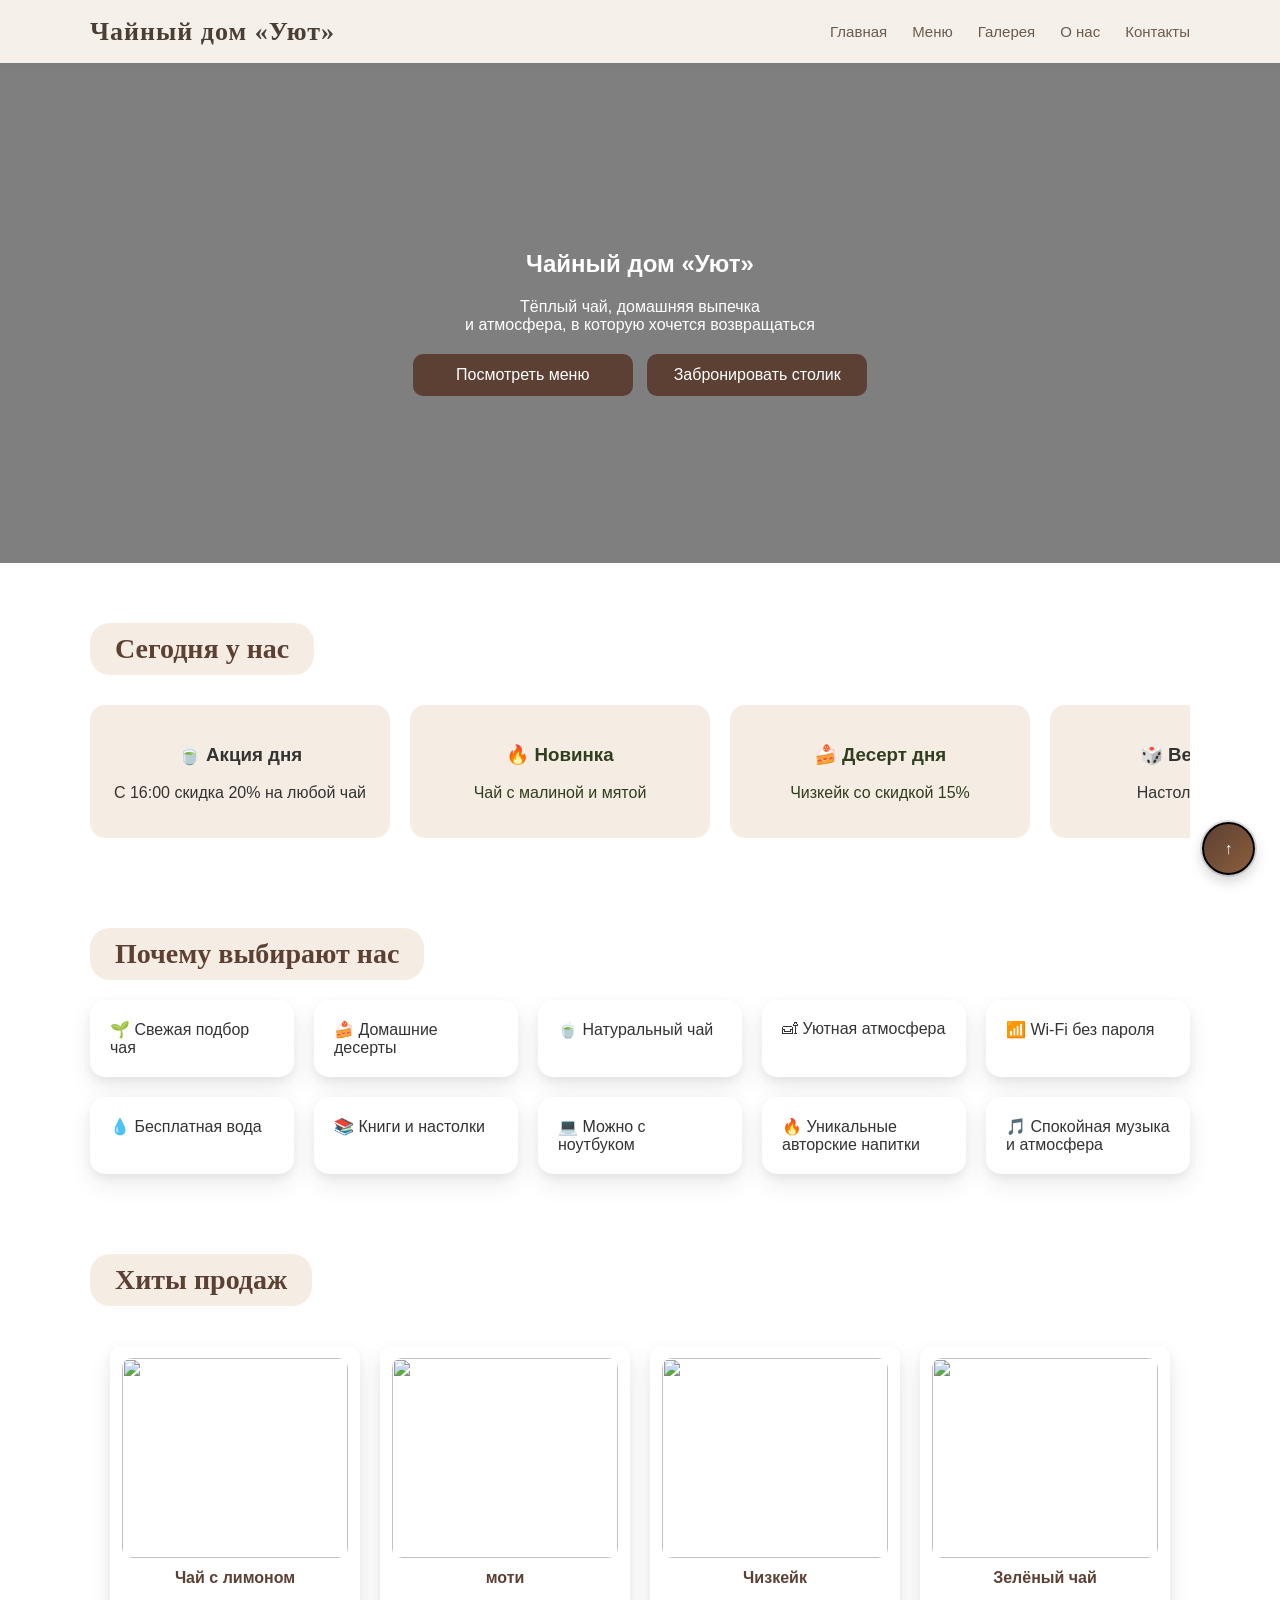
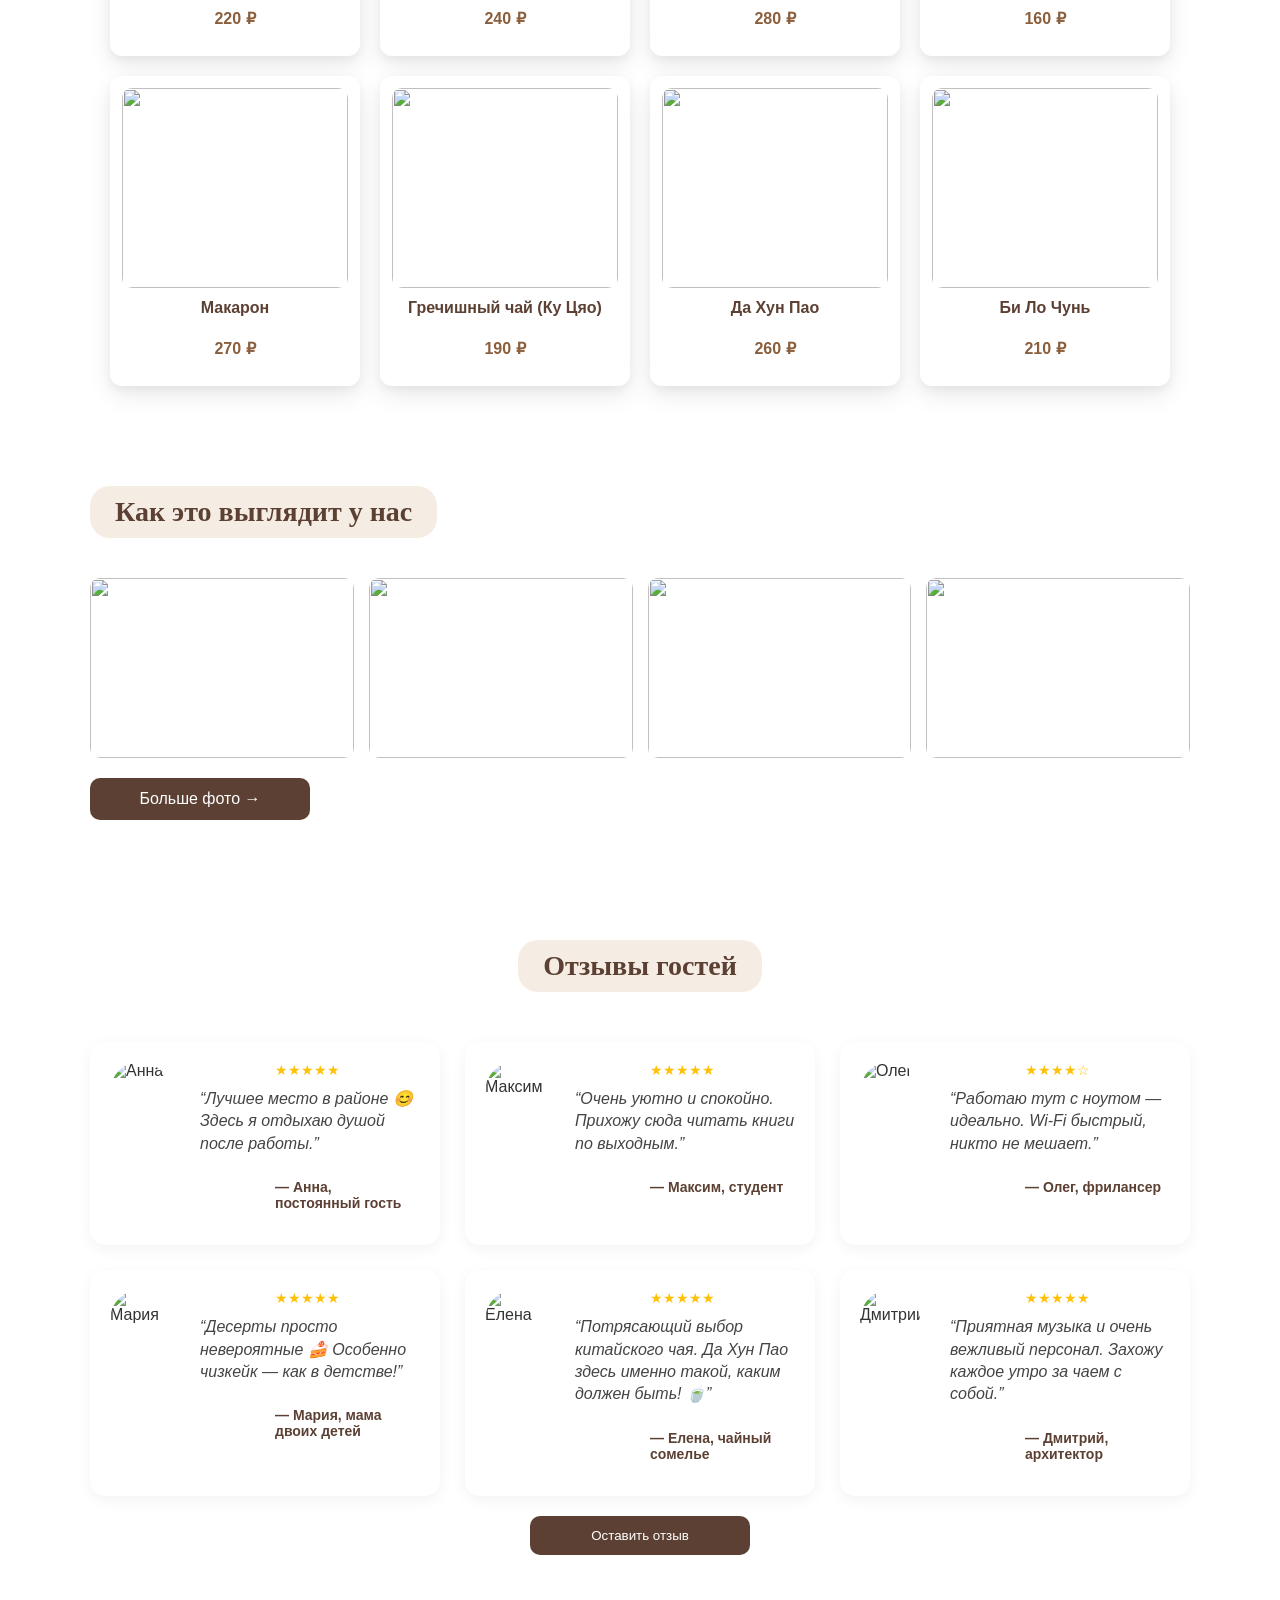
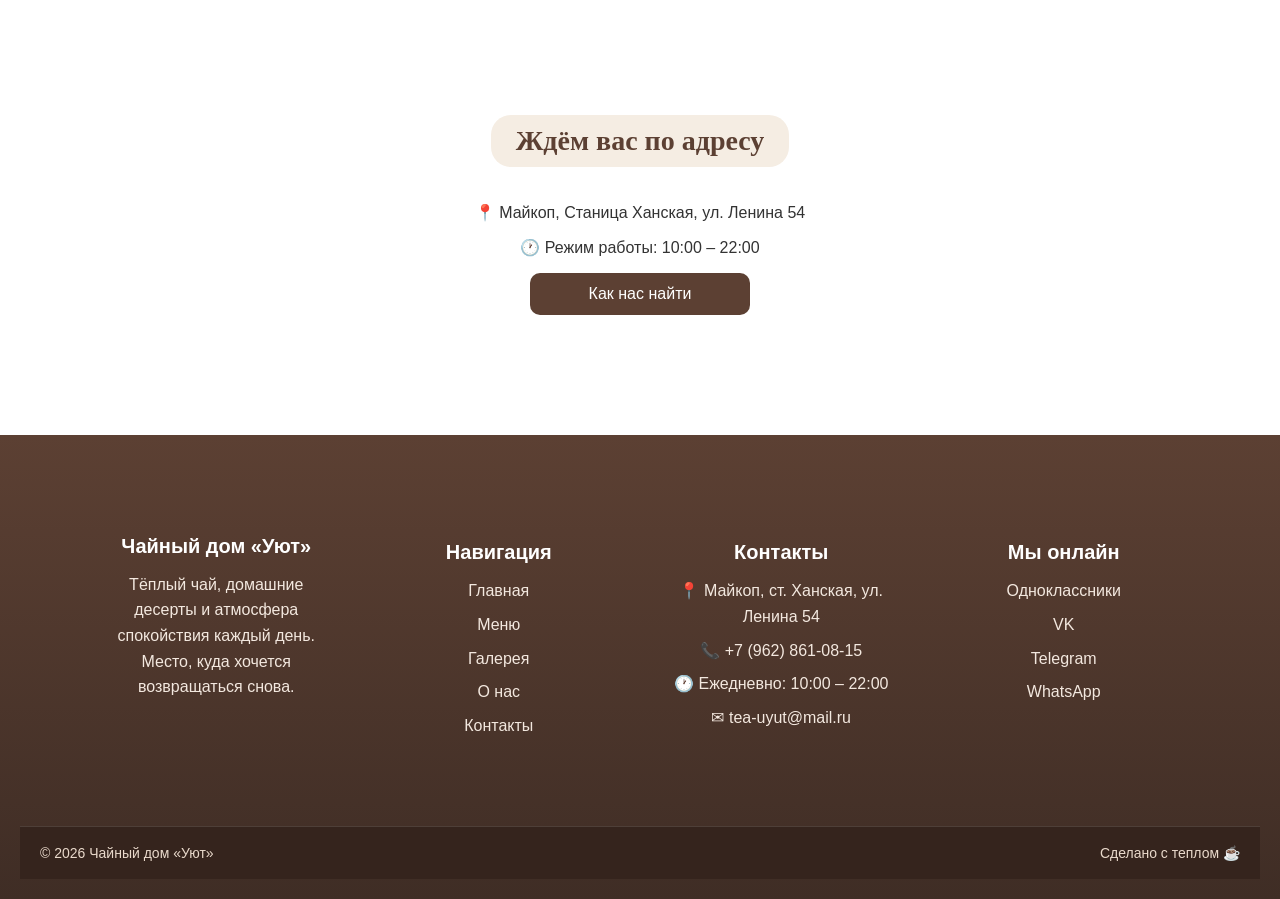
==== index.html @ 937d9108 "Add files via upload" ====
<!DOCTYPE html>
<html lang="ru">
<head>
<meta charset="UTF-8">
<meta name="viewport" content="width=device-width, initial-scale=1.0">
<link rel="stylesheet" href="style.css">
<title>Чайный дом «Уют»</title>

</head>

<body class="page-index">

<header>
  <div class="container">
    <div class="logo"><a href="index.html">Чайный дом «Уют»</a></div>
    <nav>
      <a href="index.html">Главная</a>
      <a href="menu.html">Меню</a>
      <a href="gallery.html">Галерея</a>
      <a href="about.html">О нас</a>
      <a href="contacts.html">Контакты</a>
    </nav>
  </div>
</header>

<main>

<section class="hero-new">
  <div class="hero-new-content">
    <h1>Чайный дом «Уют»</h1>
    <p>
  Тёплый чай, домашняя выпечка<br>
  и атмосфера, в которую хочется возвращаться
</p>

    <div class="hero-new-buttons">
      <a href="menu.html" class="btn">Посмотреть меню</a>
      <a href="contacts.html" class="btn btn-outline-new">Забронировать столик</a>
    </div>
  </div>
</section>

<!-- АКЦИИ -->
<section class="promo-new container">
  <h2 class="title-section">Сегодня у нас</h2>

  <div class="promo-slider">

    <div class="promo-new-card">
      <h3>🍵 Акция дня</h3>
      <p>С 16:00 скидка 20% на любой чай</p>
    </div>

    <a href="menu.html#raspberry-tea" class="promo-new-card">
    <h3>🔥 Новинка</h3>
    <p>Чай с малиной и мятой</p>
  </a>

  <a href="menu.html#cheesecake" class="promo-new-card">
    <h3>🍰 Десерт дня</h3>
    <p>Чизкейк со скидкой 15%</p>
  </a>

    <div class="promo-new-card">
      <h3>🎲 Вечер игр</h3>
      <p>Настолки с 18:00</p>
    </div>

    <div class="promo-new-card">
      <h3>🎶 Атмосфера</h3>
      <p>Живая музыка вечером</p>
    </div>

  </div>
</section>

<!-- ПРЕИМУЩЕСТВА -->
<section class="container">
  <h2 class="title-section">Почему выбирают нас</h2>

  <div class="features-grid">
    <div class="feature-card">🌱 Свежая подбор чая</div>
    <div class="feature-card">🍰 Домашние десерты</div>
    <div class="feature-card">🍵 Натуральный чай</div>
    <div class="feature-card">🛋 Уютная атмосфера</div>
    <div class="feature-card">📶 Wi-Fi без пароля</div>
    <div class="feature-card">💧 Бесплатная вода</div>
    <div class="feature-card">📚 Книги и настолки</div>
    <div class="feature-card">💻 Можно с ноутбуком</div>
    <div class="feature-card">🔥 Уникальные авторские напитки</div>
    <div class="feature-card">🎵 Спокойная музыка и атмосфера</div>
  </div>
</section>

<!-- ХИТЫ -->
<section class="popular container">
  <h2 class="title-section">Xиты продаж</h2>

  <div class="menu-grid">

    <a href="menu.html#tealemon" class="menu-card">
      <img src="images/tea35.jpg">
      <h3>Чай с лимоном</h3>
      <p class="price">220 ₽</p>
    </a>

    <a href="menu.html#moti" class="menu-card">
      <img src="images/desert2.jpg">
      <h3>моти</h3>
      <p class="price">240 ₽</p>
    </a>

    <a href="menu.html#cheesecake" class="menu-card">
      <img src="images/desert7.jpg">
      <h3>Чизкейк</h3>
      <p class="price">280 ₽</p>
    </a>

    <a href="menu.html#tea-green" class="menu-card">
      <img src="images/teaa1.jpg">
      <h3>Зелёный чай</h3>
      <p class="price">160 ₽</p>
    </a>

    <a href="menu.html#macaron" class="menu-card">
      <img src="images/desert6.jpg">
      <h3>Макарон</h3>
      <p class="price">270 ₽</p>
    </a>

    <a href="menu.html#tea-gretcha" class="menu-card">
      <img src="images/teaa18.jpg">
      <h3>Гречишный чай (Ку Цяо)</h3>
      <p class="price">190 ₽</p>
    </a>

    <a href="menu.html#tea-dark-tea" class="menu-card">
      <img src="images/teaa15.jpg">
      <h3>Да Хун Пао</h3>
      <p class="price">260 ₽</p>
    </a>

    <a href="menu.html#tea-chine" class="menu-card">
      <img src="images/teaa6.jpg">
      <h3>Би Ло Чунь</h3>
      <p class="price">210 ₽</p>
    </a>

  </div>
</section>

<!-- блок gallery -->
<section class="insta-new container">
  <h2 class="title-section">Как это выглядит у нас</h2>

  <div class="insta-new-grid">
    <img src="images/tea5.jpg">
    <img src="images/tea25.jpg">
    <img src="images/tea34.jpg">
    <img src="images/tea3.jpg">
  </div>

  <a href="gallery.html" class="btn">Больше фото →</a>
</section>

<!-- ОТЗЫВЫ -->
  <section class="reviews-section container">
  <div style="text-align: center;">
    <h2 class="title-section">Отзывы гостей</h2>
  </div>

  <div class="reviews-grid">
    <!-- 1. Анна -->
    <div class="review-card">
      <img src="https://i.pravatar.cc/60?img=5" alt="Анна" class="review-avatar">
      <div class="review-content">
        <div class="stars">★★★★★</div>
        <p class="review-text">“Лучшее место в районе 😊 Здесь я отдыхаю душой после работы.”</p>
        <p class="review-author">— Анна, постоянный гость</p>
      </div>
    </div>

    <!-- 2. Максим -->
    <div class="review-card">
      <img src="https://i.pravatar.cc/60?img=12" alt="Максим" class="review-avatar">
      <div class="review-content">
        <div class="stars">★★★★★</div>
        <p class="review-text">“Очень уютно и спокойно. Прихожу сюда читать книги по выходным.”</p>
        <p class="review-author">— Максим, студент</p>
      </div>
    </div>

    <!-- 3. Олег -->
    <div class="review-card">
      <img src="https://i.pravatar.cc/60?img=8" alt="Олег" class="review-avatar">
      <div class="review-content">
        <div class="stars">★★★★☆</div>
        <p class="review-text">“Работаю тут с ноутом — идеально. Wi-Fi быстрый, никто не мешает.”</p>
        <p class="review-author">— Олег, фрилансер</p>
      </div>
    </div>

    <!-- 4. Мария -->
    <div class="review-card">
      <img src="https://i.pravatar.cc/60?img=9" alt="Мария" class="review-avatar">
      <div class="review-content">
        <div class="stars">★★★★★</div>
        <p class="review-text">“Десерты просто невероятные 🍰 Особенно чизкейк — как в детстве!”</p>
        <p class="review-author">— Мария, мама двоих детей</p>
      </div>
    </div>

    <!-- 5. НОВЫЙ: Елена (Ценитель чая) -->
    <div class="review-card">
      <img src="https://i.pravatar.cc/60?img=47" alt="Елена" class="review-avatar">
      <div class="review-content">
        <div class="stars">★★★★★</div>
        <p class="review-text">“Потрясающий выбор китайского чая. Да Хун Пао здесь именно такой, каким должен быть! 🍵”</p>
        <p class="review-author">— Елена, чайный сомелье</p>
      </div>
    </div>

    <!-- 6. НОВЫЙ: Дмитрий (Атмосфера) -->
    <div class="review-card">
      <img src="https://i.pravatar.cc/60?img=33" alt="Дмитрий" class="review-avatar">
      <div class="review-content">
        <div class="stars">★★★★★</div>
        <p class="review-text">“Приятная музыка и очень вежливый персонал. Захожу каждое утро за чаем с собой.”</p>
        <p class="review-author">— Дмитрий, архитектор</p>
      </div>
    </div>
  </div>

<div style="text-align: center; margin-top: 20px;">
    <button class="btn" onclick="openReviewModal()">Оставить отзыв</button>
  </div>
</section>

<!-- Основное окно отзыва -->
<div id="reviewModal" class="modal" style="display: none;">
  <div class="modal-content" style="position: relative; width: 400px;">
    <!-- Крестик слева -->
    <span class="close-x" onclick="closeReviewModal()" style="left: 15px; right: auto;">×</span>
    <h2 style="text-align: center;">Ваш отзыв</h2>
    
    <form id="reviewForm" class="booking-form" style="margin-top: 20px;">
      <input type="text" id="reviewerName" placeholder="Ваше имя" required>
      <div class="star-rating">
        <span>Оценка:</span>
        <select id="reviewStars" style="width: 100%; padding: 8px; border-radius: 8px; border: 1px solid #ccc;">
          <option value="5">★★★★★ (5)</option>
          <option value="4">★★★★☆ (4)</option>
          <option value="3">★★★☆☆ (3)</option>
          <option value="2">★★☆☆☆ (2)</option>
          <option value="1">★☆☆☆☆ (1)</option>
        </select>
      </div>
      <textarea id="reviewText" placeholder="Напишите ваш комментарий..." required></textarea>
      <button type="button" class="btn" onclick="sendReview()" style="width: 100%;">Отправить</button>
    </form>
  </div>
</div>

<!-- Окно благодарности -->
<div id="successModal" class="modal" style="display: none; z-index: 1100;">
  <div class="modal-content" style="position: relative; width: 300px; border: 2px solid #5C4033;">
    <!-- Крестик теперь точно слева -->
    <span class="close-x" onclick="closeSuccessModal()" style="left: 15px; right: auto;">×</span>
    <h3 style="color: #5C4033; margin-top: 10px;">Спасибо!</h3>
    <p>Ваш отзыв отправлен на модерацию.</p>
    <button class="btn" onclick="closeSuccessModal()">Ок</button>
  </div>
</div>


<!-- КОНТАКТЫ -->
<section class="contacts-new">
  <h2 class="title-section">Ждём вас по адресу</h2>

  <p>📍 Майкоп, Станица Ханская, ул. Ленина 54</p>
  <p>🕐 Режим работы: 10:00 – 22:00</p>

  <a href="contacts.html" class="btn">Как нас найти</a>
</section>

</main>

<footer class="footer-new">

  <div class="container footer-grid">

    <!-- БРЕНД -->
    <div class="footer-box">
      <h3>Чайный дом «Уют»</h3>
      <p>
        Тёплый чай, домашние десерты и атмосфера спокойствия каждый день.
        Место, куда хочется возвращаться снова.
      </p>
    </div>

    <!-- НАВИГАЦИЯ -->
    <div class="footer-box">
      <h4>Навигация</h4>
      <a href="index.html">Главная</a>
      <a href="menu.html">Меню</a>
      <a href="gallery.html">Галерея</a>
      <a href="about.html">О нас</a>
      <a href="contacts.html">Контакты</a>
    </div>

    <!-- КОНТАКТЫ -->
    <div class="footer-box">
      <h4>Контакты</h4>
      <p>📍 Майкоп, ст. Ханская, ул. Ленина 54</p>
      <p>📞 +7 (962) 861-08-15</p>
      <p>🕐 Ежедневно: 10:00 – 22:00</p>
      <p>✉ tea-uyut@mail.ru</p>
    </div>

    <!-- СОЦСЕТИ -->
    <div class="footer-box">
      <h4>Мы онлайн</h4>
      <a href="https://ok.ru/profile/910107574847">Одноклассники</a>
      <a href="https://vk.com/bvfh1997">VK</a>
      <a href="https://t.me/Tetokago">Telegram</a>
      <a href="https://chat.whatsapp.com/HswV13W2cLyAxVpJfPEC1D">WhatsApp</a>
    </div>

  </div>

  <!-- НИЖНЯЯ ПОЛОСА -->
  <div class="footer-bottom">
    <span>© 2026 Чайный дом «Уют»</span>
    <span>Сделано с теплом ☕</span>
  </div>

</footer>

<a href="#" class="to-top">↑</a>

<script>
const slider = document.querySelector('.promo-slider');

let isDown = false;
let startX;
let scrollLeft;
let velocity = 0;
let lastX;
let momentumID;

slider.addEventListener('mousedown', (e) => {
  isDown = true;
  slider.classList.add('active');

  startX = e.pageX;
  scrollLeft = slider.scrollLeft;

  cancelAnimationFrame(momentumID); // стоп инерции
});

document.addEventListener('mouseup', () => {
  isDown = false;
  momentum(); // запускаем инерцию
});

document.addEventListener('mousemove', (e) => {
  if (!isDown) return;

  e.preventDefault();

  const x = e.pageX;
  const walk = (x - startX);

  velocity = x - lastX; // скорость
  lastX = x;

  slider.scrollLeft = scrollLeft - walk;
});

// ИНЕРЦИЯ
function momentum() {
  velocity *= 0.95; // затухание

  slider.scrollLeft -= velocity;

  if (Math.abs(velocity) > 0.5) {
    momentumID = requestAnimationFrame(momentum);
  }
}
////////
function openReviewModal() {
    document.getElementById('reviewModal').classList.add('active');
}

function closeReviewModal() {
    document.getElementById('reviewModal').classList.remove('active');
}

function closeSuccessModal() {
    document.getElementById('successModal').classList.remove('active');
}

function sendReview() {
    const name = document.getElementById('reviewerName').value;
    const stars = document.getElementById('reviewStars').value;
    const text = document.getElementById('reviewText').value;

    if (name && text) {
        // Имитация отправки на почту tea-uyut@mail.ru
        const subject = `Новый отзыв от ${name} (${stars} звезд)`;
        const body = `Имя: ${name}\nОценка: ${stars}\nТекст: ${text}`;
        
        // Открывает почтовый клиент пользователя
        window.location.href = `mailto:tea-uyut@mail.ru?subject=${encodeURIComponent(subject)}&body=${encodeURIComponent(body)}`;

        // Показываем окно успеха
        document.getElementById('successModal').classList.add('active');
        
        // Сбрасываем форму и закрываем основное окно через секунду
        document.getElementById('reviewForm').reset();
        setTimeout(closeReviewModal, 500);
    } else {
        alert("Пожалуйста, заполните все поля");
    }
}
</script>

</body>
</html>
---- style.css ----
body{font-family:Roboto,sans-serif;background:#FAF6F0;color:#333;margin:0;}
.container{max-width:1100px;margin:auto;padding:20px;}
header{background:#fff;position:sticky;top:0;box-shadow:0 2px 8px rgba(0,0,0,.1);}
.logo{font-family:'Playfair Display';font-size:28px;color:#5C4033;}
nav a{margin-left:20px;text-decoration:none;color:#333;}
.hero{background:url('tea_hero.jpg')center/cover;height:500px;color:#fff;display:flex;align-items:center;justify-content:center;text-align:center;}
.btn{background:#5C4033;color:#fff;padding:10px 20px;text-decoration:none;}
.features-grid{display:grid;grid-template-columns:repeat(auto-fit,minmax(200px,1fr));gap:20px;}
.feature-card{background:#fff;padding:20px;border-radius:10px;}
.gallery-grid{display:grid;grid-template-columns:repeat(auto-fit,minmax(250px,1fr));gap:15px;}
.gallery-grid img{width:100%;border-radius:10px;transition:.3s;}
.gallery-grid img:hover{transform:scale(1.05);}
footer{background:#5C4033;color:#fff;text-align:center;padding:20px;}


header { position: sticky; top: 0; z-index: 1000; }
.to-top {
  position: fixed;
  bottom: 20px;
  right: 20px;
  background: #5C4033;
  color: white;
  padding: 10px;
  border-radius: 50%;
  text-decoration: none;
}

html, body { height:100%; }
body { display:flex; flex-direction:column; }
footer { margin-top:auto; }

.menu-grid {
  display:grid;
  grid-template-columns:repeat(auto-fit,minmax(220px,1fr));
  gap:20px;
  padding:20px;
}

.about-title {
  text-align: center;
  font-size: 36px;
  color: #5C4033;
  margin: 40px 0;
}

.about-text, .about-story {
  max-width: 700px;
  margin: 20px auto;
  text-align: center;
  line-height: 1.6;
}

.about-features {
  display: flex;
  justify-content: center;
  gap: 20px;
  flex-wrap: wrap;
  margin: 30px 0;
}


.about-features div {
  background: #F5EDE3;
  padding: 10px 20px;
  border-radius: 20px;
}

.experience {
  display: block;
  margin-top: 8px;
  font-size: 14px;
  color: #a67c52;
}

/* Главный заголовок */
.title-main {
  font-family: 'Playfair Display', serif;
  font-size: 42px;
  text-align: center;
  margin: 40px 0;
  color: #5C4033;
  position: relative;
}

.title-main::after {
  content: "";
  display: block;
  width: 80px;
  height: 3px;
  background: #D2A679;
  margin: 12px auto 0;
  border-radius: 2px;
}

/* Заголовки разделов */
.title-section {
  font-family: 'Playfair Display', serif;
  font-size: 28px;
  text-align: center;
  margin: 40px 0 20px;
  color: #5C4033;
  background: #F5EDE3;
  display: inline-block;
  padding: 10px 25px;
  border-radius: 20px;
  transition: 0.3s;
}



/* Hover эффект */
.title-section:hover {
  transform: scale(1.05);
}

.menu-card {
  background:#fff;
  border-radius:12px;
  padding:15px;
  text-align:center;
  box-shadow:0 4px 12px rgba(0,0,0,0.1);
  transition:0.3s;
}
.menu-card img {
  width:100%;
  border-radius:10px;
}
.menu-card:hover {
  transform:translateY(-5px);
}

.about-gallery {
  padding: 60px 20px;
  text-align: center;
}

.about-gallery-grid {
  display: grid;
  grid-template-columns: repeat(auto-fit, minmax(260px, 1fr));
  gap: 20px;
  margin-top: 40px;
}

.about-gallery-grid img {
  width: 100%;
  height: 220px;
  object-fit: cover;
  border-radius: 15px;
  box-shadow: 0 5px 15px rgba(0,0,0,0.1);
  transition: 0.3s;
}

/* hover эффект */
.about-gallery-grid img:hover {
  transform: scale(1.05);
}

/* hover */
.menu-card {
  display:block;
  transition:0.3s;
  text-decoration:none;
  color:black;
}
.menu-card:hover {
  transform:scale(1.05);
}

/* modal */
.modal {
  display:none;
  position:fixed;
  top:0;left:0;
  width:100%;height:100%;
  background:rgba(0,0,0,0.6);
  justify-content:center;
  align-items:center;
}
.modal:target {
  display:flex;
}
.modal-content {
  background:white;
  padding:20px;
  border-radius:15px;
  width:300px;
  text-align:center;
}
.close {
  display:inline-block;
  margin-top:10px;
  color:red;
}

/* ===== Главная страница ===== */

.hero {
  height: 500px;
  background: url('https://images.unsplash.com/photo-1495474472287-4d71bcdd2085?w=1600') center/cover;
  display: flex;
  align-items: center;
  justify-content: center;
  text-align: center;
  color: white;
}

.hero h1 {
  font-size: 48px;
  margin-bottom: 10px;
}

.hero p {
  max-width: 500px;
  margin: 0 auto 20px;
}

/* отзывы */
.reviews {
  padding: 60px 20px;
  text-align: center;
}

.reviews-grid {
  display: flex;
  gap: 20px;
  justify-content: center;
  flex-wrap: wrap;
}

.review {
  background: #F5EDE3;
  padding: 20px;
  border-radius: 15px;
  max-width: 250px;
}

/* о нас */
.about-preview {
  text-align: center;
  padding: 60px 20px;
}

/* контакты */
.contacts-preview {
  text-align: center;
  padding: 60px 20px;
}

/* TEAM */
.team { padding:60px 20px; text-align:center; }
.team-grid { display:grid; grid-template-columns:repeat(auto-fit,minmax(220px,1fr)); gap:30px; margin-top:40px; }
.team-card { background:white; padding:20px; border-radius:15px; box-shadow:0 5px 15px rgba(0,0,0,0.1); transition:0.3s; }
.team-card:hover { transform:translateY(-8px); }
.team-card img { width:140px; height:140px; object-fit:cover; border-radius:50%; margin-bottom:15px; }
.team-card h3 { margin:10px 0 5px; color:#5C4033; }
.team-card p { color:#777; }

/* выравнивание карточек меню */
.menu-card img {
  width: 100%;
  height: 200px;
  object-fit: cover;
  border-radius: 10px;
}

.menu-card {
  display: flex;
  flex-direction: column;
  justify-content: space-between;
 text-decoration: none;
  color: inherit;
}

/* ===== НОВАЯ ГЛАВНАЯ (без конфликтов) ===== */

.hero-new {
  position: relative;
  height: 500px;
  background: url('tea_hero.jpg') center/cover;
  display: flex;
  align-items: center;
  justify-content: center;
  text-align: center;
  color: white;
}

.hero-new::before {
  content: "";
  position: absolute;
  inset: 0;
  background: rgba(0,0,0,0.5);
}

.hero-new-content {
  position: relative;
  z-index: 1;
}

.hero-new-buttons {
  margin-top: 20px;
}

.btn-outline-new {
  background: transparent;
  border: 2px solid white;
  margin-left: 10px;
}

/* акции */
.promo-new-grid {
  display: flex;
  gap: 20px;
  justify-content: center;
  flex-wrap: wrap;
}

.promo-new-card {
  background: #F5EDE3;
  padding: 20px;
  border-radius: 15px;
  max-width: 280px;
  text-align: center;
}

/* instagram */
.insta-new-grid {
  display: grid;
  grid-template-columns: repeat(auto-fit, minmax(200px,1fr));
  gap: 15px;
  margin: 20px 0;
}

.insta-new-grid img {
  width: 100%;
  height: 180px;
  object-fit: cover;
  border-radius: 10px;
}

/* отзывы */
.reviews-new {
  padding: 60px 20px;
  text-align: center;
}

.reviews-new-grid {
  display: flex;
  gap: 20px;
  justify-content: center;
  flex-wrap: wrap;
}

.review-new {
  background: #F5EDE3;
  padding: 20px;
  border-radius: 15px;
  max-width: 250px;
}

/* контакты */
.contacts-new {
  text-align: center;
  padding: 60px 20px;
}
.reviews-new-grid {
  display: grid;
  grid-template-columns: repeat(auto-fit, minmax(220px, 1fr));
  gap: 20px;
  padding: 20px;
}

/* ===== СЕТКА ОТЗЫВОВ 4x3 ===== */

.reviews-grid-section {
  padding: 60px 20px;
  text-align: center;
}

.reviews-grid-new {
  display: grid;
  grid-template-columns: repeat(4, 1fr);
  gap: 20px;
  margin-top: 30px;
}

.review-item {
  background: #F5EDE3;
  padding: 18px;
  border-radius: 15px;
  transition: 0.3s;
  font-size: 14px;
}

/* hover эффект */
.review-item:hover {
  transform: translateY(-5px);
}

/* ===== FOOTER ===== */

.footer-new {
  background: #5C4033;
  color: white;
  padding-top: 40px;
}

.footer-grid {
  display: grid;
  grid-template-columns: repeat(auto-fit, minmax(220px, 1fr));
  gap: 30px;
}

.footer-new h3,
.footer-new h4 {
  margin-bottom: 10px;
}

.footer-new a {
  display: block;
  color: #F5EDE3;
  text-decoration: none;
  margin: 5px 0;
}

.footer-new a:hover {
  text-decoration: underline;
}

.footer-bottom {
  text-align: center;
  padding: 15px;
  margin-top: 30px;
  background: #4a3328;
}

/* ===== АДАПТИВ ===== */

/* планшеты */
@media (max-width: 900px) {

  /* header */
  nav a {
    margin-left: 10px;
    font-size: 14px;
  }

  .logo {
    font-size: 22px;
  }

  /* hero */
  .hero-new h1 {
    font-size: 32px;
  }

  .hero-new p {
    font-size: 14px;
    padding: 0 10px;
  }

  /* кнопки */
  .hero-new-buttons {
    display: flex;
    flex-direction: column;
    gap: 10px;
  }

  /* преимущества */
  .features-grid {
    grid-template-columns: repeat(2, 1fr);
  }

  /* отзывы */
  .reviews-grid-new {
    grid-template-columns: repeat(2, 1fr);
  }

  /* footer */
  .footer-grid {
    grid-template-columns: repeat(2, 1fr);
  }
}


/* телефоны */
@media (max-width: 500px) {

  /* container */
  .container {
    padding: 15px;
  }

  /* header */
  header .container {
    flex-direction: column;
    align-items: center;
  }

  nav {
    margin-top: 10px;
  }

  nav a {
    display: inline-block;
    margin: 5px;
    font-size: 13px;
  }

  /* hero */
  .hero-new {
    height: 420px;
  }

  .hero-new h1 {
    font-size: 24px;
  }

  .hero-new p {
    font-size: 13px;
  }

  /* заголовки */
  .title-section {
    font-size: 20px;
    padding: 8px 15px;
  }

  /* преимущества */
  .features-grid {
    grid-template-columns: 1fr;
  }

  /* меню */
  .menu-grid {
    grid-template-columns: 1fr;
  }

  /* instagram */
  .insta-new-grid {
    grid-template-columns: 1fr;
  }

  /* отзывы */
  .reviews-grid-new {
    grid-template-columns: 1fr;
  }

  /* footer */
  .footer-grid {
    grid-template-columns: 1fr;
    text-align: center;
  }

}

/* ===== ПРОКАЧАННЫЙ HEADER ===== */

header {
  background: rgba(255,255,255,0.9);
  backdrop-filter: blur(8px);
  position: sticky;
  top: 0;
  z-index: 1000;
  border-bottom: 1px solid #eee;
}

header .container {
  display: flex;
  justify-content: space-between;
  align-items: center;
}

/* логотип */
.logo a {
  font-family: 'Playfair Display', serif;
  font-size: 26px;
  color: #5C4033;
  text-decoration: none;
  font-weight: bold;
  transition: 0.3s;
}

.logo a:hover {
  color: #8B5E3C;
}

/* меню */
nav {
  display: flex;
  align-items: center;
}

nav a {
  position: relative;
  margin-left: 25px;
  text-decoration: none;
  color: #333;
  font-size: 15px;
  transition: 0.3s;
}

/* underline эффект */
nav a::after {
  content: "";
  position: absolute;
  left: 0;
  bottom: -4px;
  width: 0;
  height: 2px;
  background: #5C4033;
  transition: 0.3s;
}

nav a:hover::after {
  width: 100%;
}

nav a:hover {
  color: #5C4033;
}

/* ===== ГАЛЕРЕЯ УЛУЧШЕННАЯ ===== */

.gallery-grid {
  display: grid;
  grid-template-columns: repeat(auto-fit, minmax(250px, 1fr));
  gap: 20px;
  padding: 40px 0;
}

/* карточка */
.gallery-grid img {
  width: 100%;
  height: 220px;
  object-fit: cover;

  border-radius: 15px;
  box-shadow: 0 6px 18px rgba(0,0,0,0.08);

  transition: 0.35s;
}

/* hover эффект */
.gallery-grid img:hover {
  transform: scale(1.05);
  box-shadow: 0 10px 25px rgba(0,0,0,0.15);
}
/* ===== CONTACTS PAGE ===== */

.contacts-page {
  padding: 40px 0;
}

/* карточки */
.contact-info {
  display: grid;
  grid-template-columns: repeat(auto-fit, minmax(220px, 1fr));
  gap: 20px;
  margin-bottom: 40px;
}

.contact-card {
  background: #E6EDDF;
  padding: 20px;
  border-radius: 15px;
  text-align: center;
  transition: 0.3s;
}

.contact-card:hover {
  transform: translateY(-5px);
}

/* форма */
.booking-form {
  max-width: 500px;
  margin: auto;
  display: flex;
  flex-direction: column;
  gap: 15px;
}

.booking-form input,
.booking-form textarea {
  padding: 12px;
  border-radius: 8px;
  border: 1px solid #ccc;
  font-size: 14px;
}

.booking-form textarea {
  resize: none;
  height: 100px;
}

.booking-form button {
  margin-top: 10px;
}

/* карта */
.map {
  margin-top: 50px;
}
/* ===== ВАЛИДАЦИЯ ПОЛЕЙ ===== */

.booking-form input,
.booking-form textarea {
  transition: 0.25s;
}

/* ошибка */
.booking-form input:focus:invalid,
.booking-form textarea:focus:invalid {
  border: 1.5px solid #d62828;
  background: #fff5f5;
}

/* успех */
.booking-form input:focus:valid,
.booking-form textarea:focus:valid {
  border: 1.5px solid #6B8E23;
  background: #f6fbf4;
}

/* галочка */
.booking-form input:required:valid {
  background-image: url("data:image/svg+xml,%3Csvg fill='%236B8E23' viewBox='0 0 20 20' xmlns='http://www.w3.org/2000/svg'%3E%3Cpath d='M16.707 5.293a1 1 0 010 1.414l-7.414 7.414a1 1 0 01-1.414 0L3.293 9.536a1 1 0 011.414-1.414l3.172 3.172 6.707-6.707a1 1 0 011.414 0z'/%3E%3C/svg%3E");
  background-repeat: no-repeat;
  background-position: right 10px center;
  background-size: 18px;
}
/* ===== КНОПКА ===== */

.btn {
  background: #556B2F;
  color: white;
  border: none;
  padding: 14px 28px;
  border-radius: 10px;
  cursor: pointer;
  transition: all 0.25s;
}

.btn:hover {
  background: #3f5d2a;
  letter-spacing: 1px;
  transform: translateY(-2px);
}

.btn:active {
  transform: scale(0.97);
}
/* =========================================
   ВАЛИДАЦИЯ ФОРМЫ
========================================= */

.booking-form input,
.booking-form textarea {
  transition: 0.25s;
}

/* ошибка */
.booking-form input:focus:invalid,
.booking-form textarea:focus:invalid {
  border: 1.5px solid #d62828;
  background: #fff5f5;
}

/* успех */
.booking-form input:focus:valid,
.booking-form textarea:focus:valid {
  border: 1.5px solid #6B8E23;
  background: #f6fbf4;
}

/* галочка */
.booking-form input:required:valid {
  background-image: url("data:image/svg+xml,%3Csvg fill='%236B8E23' viewBox='0 0 20 20' xmlns='http://www.w3.org/2000/svg'%3E%3Cpath d='M16.707 5.293a1 1 0 010 1.414l-7.414 7.414a1 1 0 01-1.414 0L3.293 9.536a1 1 0 011.414-1.414l3.172 3.172 6.707-6.707a1 1 0 011.414 0z'/%3E%3C/svg%3E");
  background-repeat: no-repeat;
  background-position: right 10px center;
  background-size: 18px;
}


/* =========================================
   КНОПКА
========================================= */

.btn {
  background: #556B2F;
  color: white;
  border: none;
  padding: 14px 28px;
  border-radius: 10px;
  cursor: pointer;
  transition: all 0.25s;
}

.btn:hover {
  background: #3f5d2a;
  letter-spacing: 1px;
  transform: translateY(-2px);
}

.btn:active {
  transform: scale(0.97);
}


/* =========================================
   INPUT (дата, время, число)
========================================= */

input[type="date"],
input[type="time"],
input[type="number"] {
  border: 2px solid #E6EDDF;
  background-color: #FAF6F0;
  border-radius: 10px;
  padding: 10px;
  font-family: inherit;
}

/* иконка календаря */
::-webkit-calendar-picker-indicator {
  cursor: pointer;
  filter: sepia(40%) hue-rotate(50deg) brightness(80%);
}


/* =========================================
   КАРТА
========================================= */

.map iframe {
  border-radius: 20px;
  filter: grayscale(30%);
  transition: 0.4s;
  box-shadow: 0 10px 25px rgba(0,0,0,0.1);
}

.map iframe:hover {
  filter: grayscale(0%);
}
/* =========================================
   ФОН С ТЕКСТУРОЙ ЧАЙНОЙ
========================================= */

body {
  background-color: #F0F5EB;

  /* текстура бумаги */
  background-image:
    url("https://www.transparenttextures.com/patterns/paper.png"),
    
    /* паттерн листьев */
    radial-gradient(rgba(85,107,47,0.05) 1px, transparent 1px);

  background-size: auto, 40px 40px;
}
/* =========================================
   РАЗДЕЛИТЕЛИ
========================================= */

.title-section {
  position: relative;
}


/* =========================================
   ЗАГОЛОВОК ЧАЙНЫЙ
========================================= */

.tea-title {
  letter-spacing: 1px;
}
/* =========================================
   ОБЪЕМ ЭЛЕМЕНТОВ
========================================= */

.feature-card,
.menu-card,
.review-item,
.contact-card {
  background: #ffffff;
  border-radius: 15px;

  box-shadow: 
    0 4px 10px rgba(0,0,0,0.05),
    0 10px 25px rgba(0,0,0,0.08);

  transition: 0.3s;
}

/* эффект "парения" */
.feature-card:hover,
.menu-card:hover,
.review-item:hover,
.contact-card:hover {
  transform: translateY(-6px);
  box-shadow: 
    0 10px 20px rgba(0,0,0,0.1),
    0 20px 40px rgba(0,0,0,0.12);
}
/* мягкий текст */


/* ссылки */
a {
  transition: 0.2s;
}

a:hover {
  opacity: 0.8;
}
/* ===== СОЦСЕТИ И СВЯЗЬ ===== */

.contact-extra {
  display: grid;
  grid-template-columns: repeat(auto-fit, minmax(260px, 1fr));
  gap: 30px;
  margin-top: 40px;
}

/* карточки */
.contact-box {
  background: #E6EDDF;
  padding: 25px;
  border-radius: 15px;
  text-align: center;

  box-shadow: 0 5px 15px rgba(0,0,0,0.08);
  transition: 0.3s;
}

.contact-box:hover {
  transform: translateY(-5px);
}

/* ссылки */
.social-links {
  display: flex;
  flex-direction: column;
  gap: 12px;
  margin-top: 15px;
}

.social-links a {
  text-decoration: none;
  color: #2F3E1F;
  font-weight: 500;
  padding: 10px;
  border-radius: 8px;
  background: #F0F5EB;
  transition: 0.25s;
}

.social-links a:hover {
  background: #dfe8d7;
}
/* ===== СОЦСЕТИ ===== */

.social-premium {
  display: flex;
  flex-direction: column;
  gap: 12px;
  margin-top: 15px;
}

.soc {
  display: block;
  padding: 12px;
  border-radius: 10px;
  background: #F0F5EB;
  color: #2F3E1F;
  font-weight: 500;
  transition: 0.25s;
}

.soc:hover {
  background: #dfe8d7;
  transform: scale(1.03);
}
/* ===== ЕДИНЫЙ СТИЛЬ КАРТОЧЕК ===== */

.contact-card,
.contact-box {
  background: #ffffff;
  padding: 25px;
  border-radius: 15px;
  text-align: center;

  box-shadow: 0 8px 20px rgba(0,0,0,0.08);
  transition: 0.3s;
}

/* hover */
.contact-card:hover,
.contact-box:hover {
  transform: translateY(-5px);
}
/* ===== КНОПКИ В СТИЛЕ КОФЕЙНИ ===== */

.btn {
  background: #5C4033;
  color: #fff;
  border: none;
  padding: 14px 28px;
  border-radius: 10px;
  cursor: pointer;
  transition: all 0.25s;
}

/* hover */
.btn:hover {
  background: #7a5443;
  letter-spacing: 0.5px;
  transform: translateY(-2px);
}

/* нажатие */
.btn:active {
  transform: scale(0.97);
}
/* ===== ССЫЛКИ (единый стиль) ===== */

a {
  color: #2F3E1F;
  text-decoration: none;
}

a:hover {
  color: #556B2F;
  text-decoration: none;
}
.btn,
.btn:visited {
  color: #fff;
}

.btn:hover {
  background: #7a5443;
  color: #fff !important;
  transform: translateY(-2px);
}
/* ===== ОТЗЫВЫ С АВАТАРКАМИ ===== */

.review-item {
  display: flex;
  align-items: center;
  justify-content: space-between;

  gap: 15px;
  padding: 15px 20px;
}

.review-text {
  flex: 1;
  text-align: left;
}

/* аватар */
.avatar {
  width: 45px;
  height: 45px;
  border-radius: 50%;
  object-fit: cover;

  flex-shrink: 0;
}
/* красивый эффект вместо зелёного */

.menu-card {
  transition: 0.3s;
}

.menu-card:hover {
  transform: translateY(-6px);
  box-shadow: 0 10px 25px rgba(0,0,0,0.15);
}

.menu-card h3 {
  color: #5C4033;
}

.price {
  color: #8b5e3c;
}
/*fffffffffffffffffffff*/

body {
margin: 0;
font-family: Arial, sans-serif;
background: #f8f8f8;
}

/* поиск */
.search-box {
text-align: center;
margin: 20px;
}

.search-box input {
padding: 10px;
width: 300px;
border-radius: 8px;
border: 1px solid #ccc;
}

/* фильтр */
.filters {
text-align: center;
margin-bottom: 20px;
}

.filters a {
margin: 0 10px;
text-decoration: none;
color: #8A6642;
font-weight: bold;
}

/* сетка */
.menu-grid {
display: grid;
grid-template-columns: repeat(auto-fit, minmax(220px, 1fr));
gap: 20px;
padding: 20px;
}

/* карточки */
.menu-card {
position: relative;
background: white;
border-radius: 12px;
overflow: hidden;
text-decoration: none;
color: black;
transition: 0.3s;
}

.menu-card img {
width: 100%;
height: 200px;
object-fit: cover;
}

.menu-card:hover {
transform: translateY(-5px) scale(1.03);
box-shadow: 0 10px 25px rgba(0,0,0,0.2);
}

/* бейдж */
.badge {
position: absolute;
top: 10px;
left: 10px;
background: #c8a97e;
color: white;
padding: 5px 10px;
border-radius: 8px;
}

/* цена */
.price {
font-weight: bold;
padding: 10px;
}

/* модалка */
.modal {
position: fixed;
top: 0;
left: 0;
width: 100%;
height: 100%;
background: rgba(0,0,0,0.6);
display: none;
justify-content: center;
align-items: center;
}

.modal:target {
display: flex;
}

.modal-content {
background: white;
padding: 30px;
border-radius: 12px;
width: 300px;
text-align: center;
animation: fadeIn 0.3s;
}

@keyframes fadeIn {
from { transform: scale(0.8); opacity: 0; }
to { transform: scale(1); opacity: 1; }
}

/* кнопка вверх */
.to-top {
position: fixed;
bottom: 20px;
right: 20px;
background: #c8a97e;
color: white;
padding: 10px;
border-radius: 50%;
text-decoration: none;
}
/*ggdggdd*/


/* затемнение фона */
.modal {
position: fixed;
top: 0;
left: 0;
width: 100%;
height: 100%;
background: rgba(0,0,0,0.7);
display: none;
justify-content: center;
align-items: center;
z-index: 1000;
}

/* показываем модалку */
.modal:target {
display: flex;
}

/* окно */
.modal-content {
background: white;
padding: 30px;
border-radius: 16px;
width: 350px;
max-width: 90%;
text-align: center;
box-shadow: 0 10px 30px rgba(0,0,0,0.3);
animation: modalShow 0.3s ease;
}

/* заголовок */
.modal-content h2 {
margin-top: 0;
color: #333;
}

/* текст */
.modal-content p {
margin: 8px 0;
color: #555;
font-size: 14px;
}

/* кнопка закрытия */
.modal-content .close {
display: inline-block;
margin-top: 15px;
padding: 10px 20px;
background: #c8a97e;
color: white;
text-decoration: none;
border-radius: 8px;
transition: 0.3s;
}

.modal-content .close:hover {
background: #a8865c;
}

/* анимация */
@keyframes modalShow {
from {
transform: scale(0.8);
opacity: 0;
}
to {
transform: scale(1);
opacity: 1;
}
}

header {
position: sticky;
top: 0;
background: white;
box-shadow: 0 4px 15px rgba(0,0,0,0.08);
z-index: 100;
}

/* контейнер */
header .container {
display: flex;
justify-content: space-between;
align-items: center;
padding: 15px 40px;
}

/* логотип */
.logo a {
font-size: 24px;
font-weight: bold;
color: #3a2e2a;
text-decoration: none;
letter-spacing: 1px;
}

/* меню */
nav a {
margin-left: 25px;
text-decoration: none;
color: #555;
font-weight: 500;
position: relative;
transition: 0.3s;
}

/* эффект наведения */
nav a::after {
content: "";
position: absolute;
left: 0;
bottom: -5px;
width: 0%;
height: 2px;
background: #c8a97e;
transition: 0.3s;
}

nav a:hover {
color: #000;
}

nav a:hover::after {
width: 100%;
}

/*f*/
header {
position: sticky;
top: 0;
background: #f5f1ea;
box-shadow: 0 2px 10px rgba(0,0,0,0.05);
z-index: 100;
}

header .container {
display: flex;
justify-content: space-between;
align-items: center;
padding: 15px 40px;
}

/* логотип */
.logo a {
font-size: 26px;
font-weight: 600;
color: #4a3f35;
text-decoration: none;
letter-spacing: 1px;
}

/* меню */
nav a {
margin-left: 25px;
text-decoration: none;
color: #6b5b4d;
font-weight: 500;
transition: 0.3s;
}

/* мягкий hover */
nav a:hover {
color: #a67c52;
}
/*fhhfhfhfh*/


body {

background: url("white.png");

}

.search-box button{
padding:10px 18px;
border:none;
background:#8A6642;
color:white;
border-radius:8px;
cursor:pointer;
margin-left:8px;
}

.search-box button:hover{
background:#6d5032;
}

.active-search{
outline:4px solid #d4af37;
transform:scale(1.05);
box-shadow:0 0 20px rgba(212,175,55,0.6);
transition:0.3s;
}

.badge{
position:absolute;
top:12px;
left:12px;
padding:6px 12px;
border-radius:30px;
font-size:13px;
font-weight:bold;
color:white;
letter-spacing:0.5px;
box-shadow:0 4px 10px rgba(0,0,0,0.15);
z-index:5;
animation: badgePulse 2s infinite;
}

/* ХИТ */
.badge.hit{
background:linear-gradient(45deg,#e63946,#ff6b6b);
}

/* НОВИНКА */
.badge.new{
background:linear-gradient(45deg,#2a9d8f,#52c7b8);
}

/* анимация */
@keyframes badgePulse{
0%{transform:scale(1);}
50%{transform:scale(1.08);}
100%{transform:scale(1);}
}

.to-top{
position:fixed;
right:25px;
bottom:25px;

width:29px;
height:29px;

display:flex;
align-items:center;
justify-content:center;

background:linear-gradient(135deg,#5C4033,#8b5e3c);
color:white;
font-size:16px;
font-weight:bold;
text-decoration:none;

border-radius:50%;

/* чёрный контур */
border:2px solid #000;

/* тень */
box-shadow:
0 6px 14px rgba(0,0,0,0.18),
0 0 0 2px rgba(0,0,0,0.12);

z-index:9999;
transition:0.3s;
}

/* hover */
.to-top:hover{
transform:translateY(-3px) scale(1.08);
background:linear-gradient(135deg,#7a5443,#b07a55);
box-shadow:
0 10px 20px rgba(0,0,0,0.25),
0 0 0 3px rgba(0,0,0,0.25);
}

/* нажатие */
.to-top:active{
transform:scale(0.95);
}

/* ОБНОВЛЁННЫЙ FOOTER */

.footer-new{
margin-top:60px;
background:linear-gradient(180deg,#5C4033,#3f2d25);
color:#fff;
padding-top:50px;
}

.footer-grid{
display:grid;
grid-template-columns:repeat(auto-fit,minmax(230px,1fr));
gap:30px;
padding-bottom:40px;
}

.footer-box h3,
.footer-box h4{
margin-bottom:14px;
font-size:20px;
color:#fff;
}

.footer-box p,
.footer-box a{
display:block;
margin:8px 0;
color:#f3e8df;
text-decoration:none;
line-height:1.6;
transition:0.25s;
}

.footer-box a:hover{
color:#d9b38c;
transform:translateX(5px);
}

.footer-box{
padding:10px;
}

.footer-bottom{
border-top:1px solid rgba(255,255,255,0.12);
padding:18px 20px;
display:flex;
justify-content:space-between;
flex-wrap:wrap;
gap:10px;
font-size:14px;
color:#e9d9cb;
background:#35241d;
}
reviews-grid {
      display: grid;
      grid-template-columns: repeat(auto-fit, minmax(280px, 1fr));
      gap: 30px;
      margin-top: 30px;
    }

    .review-card {
      background: white;
      padding: 25px;
      border-radius: 10px;
      box-shadow: 0 4px 8px rgba(0,0,0,0.05);
      position: relative;
    }

    .review-avatar {
      width: 60px;
      height: 60px;
      border-radius: 50%;
      object-fit: cover;
      margin-right: 15px;
      float: left;
    }

    .review-text {
      margin-left: 75px;
      font-style: italic;
    }

    .review-author {
      margin-left: 75px;
      font-weight: bold;
      color: #5d4037;
    }

    .stars {
      color: #ffc107;
      margin-left: 75px;
    }

/* Слайдер */
.promo-slider {
  display: flex;
  gap: 20px;
  overflow-x: auto;
  padding: 10px;

  scroll-snap-type: x mandatory;
}

/* плавный скролл */
.promo-slider::-webkit-scrollbar {
  height: 6px;
}

.promo-slider::-webkit-scrollbar-thumb {
  background: #d2a679;
  border-radius: 10px;
}

/* карточки */
.promo-slider .promo-new-card {
  min-width: 260px;
  flex: 0 0 auto;

  scroll-snap-align: start;
}

.promo-slider {
  cursor: grab;
}

.promo-slider:active {
  cursor: grabbing;
  cursor: -webkit-grabbing;
}


.promo-slider {
  cursor: grab;
  user-select: none; /* ВАЖНО */
}

.promo-slider:active {
  cursor: grabbing;
}

.promo-new-card {
  pointer-events: none; /* ВАЖНО */
}

.promo-slider {
  scroll-behavior: auto; /* убираем конфликт */
  cursor: grab;
}

.promo-slider:active {
  cursor: grabbing;
}
.promo-slider.active {
  scroll-snap-type: none;
}

.promo-new-card {
  scroll-snap-align: center;
}

.promo-slider::-webkit-scrollbar {
  height: 3px;
}

.promo-slider::-webkit-scrollbar-thumb {
  background: rgba(0, 0, 0, 0.15);
  border-radius: 10px;
}

/* Общая секция отзывов */
.reviews-section {
  padding: 60px 20px;
}

/* Сетка: на больших экранах будет 2 колонки, на маленьких — 1 */
.reviews-grid {
  display: grid;
  grid-template-columns: repeat(auto-fit, minmax(320px, 1fr));
  gap: 25px;
  margin-top: 30px;
}

/* Сама карточка */
.review-card {
  background: white;
  padding: 20px;
  border-radius: 15px;
  display: flex; /* Используем flex вместо float */
  align-items: flex-start;
  gap: 15px;
  box-shadow: 0 4px 15px rgba(0,0,0,0.05);
  transition: 0.3s;
}

.review-card:hover {
  transform: translateY(-5px);
  box-shadow: 0 8px 25px rgba(0,0,0,0.1);
}

/* Аватар */
.review-avatar {
  width: 60px;
  height: 60px;
  border-radius: 50%;
  object-fit: cover;
  flex-shrink: 0; /* Чтобы картинка не сжималась */
}

/* Контент внутри карточки */
.review-content {
  display: flex;
  flex-direction: column;
  gap: 5px;
}

.review-text {
  font-style: italic;
  margin: 5px 0;
  line-height: 1.4;
  color: #444;
}

.review-author {
  font-weight: bold;
  color: #5C4033; /* Ваш фирменный коричневый цвет */
  font-size: 14px;
}

.stars {
  color: #ffc107;
  font-size: 14px;
}

.reviews-grid {
  display: grid;
  /* Увеличиваем минимальную ширину до 350px, чтобы в ряд влезало максимум 3 карточки */
  grid-template-columns: repeat(auto-fit, minmax(350px, 1fr));
  gap: 25px;
  margin-top: 30px;
}

//////

/* Кнопка-крестик для закрытия */
.close-x {
  position: absolute;
  top: 10px;
  right: 15px;
  font-size: 28px;
  cursor: pointer;
  color: #5C4033;
  transition: 0.3s;
}

.close-x:hover {
  color: #e63946;
}

/* Стили для выбора звезд внутри модалки */
.star-rating {
  text-align: left;
  margin: 10px 0;
  display: flex;
  align-items: center;
  gap: 10px;
  font-weight: bold;
}

/* Убедимся, что модалки отображаются корректно */
#reviewModal.active, #successModal.active {
  display: flex !important;
}

......



/* Крестик закрытия слева */
.close-x {
  position: absolute;
  top: 5px;
  left: 15px; /* Смещаем влево */
  right: auto;
  font-size: 30px;
  cursor: pointer;
  color: #5C4033;
  line-height: 1;
}

.close-x:hover {
  color: #000;
}

/* Убираем зеленый цвет при нажатии на поля */
.booking-form input:focus, 
.booking-form textarea:focus,
.booking-form select:focus {
  outline: none;
  border-color: #5C4033 !important; /* Вместо зеленого — коричневый */
  box-shadow: 0 0 5px rgba(92, 64, 51, 0.3);
}

/* Стили для выпадающего списка звезд */
#reviewStars {
  width: 100%;
  padding: 10px;
  border-radius: 8px;
  border: 1px solid #ddd;
  margin-bottom: 15px;
  font-family: inherit;
}

/* Центрирование контента в модалке успеха */
#successModal .modal-content {
    display: flex;
    flex-direction: column;
    align-items: center;
    gap: 10px;
}
......


/* 1. Убираем красный/зеленый фон и стандартную валидацию браузера */
.booking-form input:invalid,
.booking-form textarea:invalid,
.booking-form input:valid,
.booking-form textarea:valid {
    background-color: #fff !important; /* Всегда белый фон */
    box-shadow: none !important;      /* Убираем свечение */
    background-image: none !important; /* Убираем стандартные галочки/иконки */
}

/* 2. Настраиваем крестик строго слева для ВСЕХ модалок */
.close-x {
    position: absolute !important;
    top: 10px !important;
    left: 15px !important; /* Фиксируем слева */
    right: auto !important;
    font-size: 28px;
    cursor: pointer;
    color: #5C4033;
    z-index: 100;
}

/* 3. Фикс для модалки благодарности, чтобы контент не перекрывал крестик */
#successModal .modal-content {
    padding-top: 40px; /* Даем место крестику сверху */
    text-align: center;
}
.....

.music-btn {
  position: fixed; /* Либо поставьте в header с position: relative */
  top: 20px;
  right: 20px;
  width: 45px;
  height: 45px;
  border-radius: 50%;
  border: 1px solid #5C4033;
  background: rgba(255, 255, 255, 0.8);
  cursor: pointer;
  display: flex;
  align-items: center;
  justify-content: center;
  z-index: 1000;
  transition: 0.3s;
}

.music-btn:hover {
  transform: scale(1.1);
  background: #fff;
}

/* Анимация волн при проигрывании */
.music-waves {
  display: none; /* Появляется только при включении */
  align-items: flex-end;
  gap: 2px;
  height: 12px;
  margin-left: 5px;
}

.music-waves span {
  width: 2px;
  background: #5C4033;
  animation: wave 1s infinite alternate;
}

.music-waves span:nth-child(2) { animation-delay: 0.2s; height: 100%; }
.music-waves span:nth-child(3) { animation-delay: 0.4s; height: 60%; }

@keyframes wave {
  from { height: 20%; }
  to { height: 100%; }
}

.playing .music-waves { display: flex; }
.playing .icon { display: none; }

...........................
/* Делаем форму аккуратнее */
.booking-form {
    max-width: 500px; /* Ограничиваем ширину */
    margin: 0 auto;
    background: #fff;
    padding: 40px;
    border-radius: 20px;
    box-shadow: 0 15px 40px rgba(92, 64, 51, 0.1); /* Мягкая тень */
}



.booking-form input:focus {
    border-bottom-color: #5C4033; /* Цвет при нажатии */
}

/* Соцсети в ряд */
.social-premium {
    display: flex;
    justify-content: center;
    gap: 20px;
    flex-wrap: wrap;
}

.soc {
    padding: 15px 25px;
    border-radius: 30px;
    background: #fdfaf7; /* Светло-бежевый */
    border: 1px solid #5C4033;
    color: #5C4033;
    font-weight: bold;
}
...................................

/* Общие настройки контейнера кнопок */
.social-premium {
    display: flex;
    flex-direction: column; /* Оставляем список как был */
    gap: 10px;
    max-width: 300px; /* Сужаем блок, чтобы он не растягивался на весь экран */
    margin: 0 auto;   /* Центрируем */
}

/* Стили самих кнопок */
.soc {
    display: flex;
    align-items: center;
    justify-content: flex-start;
    padding: 10px 20px;
    font-size: 14px; /* Уменьшаем размер текста */
    border-radius: 12px;
    border: 1px solid #5C4033; /* Фирменный коричневый */
    background-color: #fff;
    color: #5C4033;
    text-decoration: none;
    transition: all 0.3s ease;
}

.soc span {
    margin-right: 12px; /* Отступ между иконкой и текстом */
    font-size: 18px;
}

/* Эффект при наведении — БОЛЬШЕ НИКАКОГО ЗЕЛЕНОГО */
.soc:hover {
    background-color: #5C4033 !important; /* При наведении фон становится коричневым */
    color: #fff !important;             /* Текст становится белым */
    transform: scale(1.02);             /* Легкое увеличение */
    box-shadow: 0 4px 15px rgba(92, 64, 51, 0.2);
}

/* Специфические фиксы, чтобы убрать системные цвета (ОК, ВК и т.д.) */
.soc.ok:hover, .soc.vk:hover, .soc.tg:hover, .soc.wa:hover {
    background-color: #5C4033 !important;
    border-color: #5C4033 !important;
}

..........
/* Контейнер для кнопок */
.social-premium {
    display: flex;
    flex-direction: column;
    gap: 8px; /* Уменьшили расстояние между кнопками */
    max-width: 260px; /* Сделали блок еще компактнее */
    margin: 0 auto;
}

/* Сами кнопки */
.soc {
    display: flex;
    align-items: center;
    padding: 8px 16px; /* Меньше отступы — меньше кнопка */
    font-size: 14px;
    border-radius: 10px;
    border: 1px solid #5C4033; /* Коричневая рамка */
    background-color: #fff;
    color: #5C4033;
    text-decoration: none;
    transition: 0.3s ease;
}

/* Стиль иконок внутри кнопок */
.soc-img {
    width: 20px; /* Маленький размер иконки */
    height: 20px;
    margin-right: 12px;
    object-fit: contain;
}

/* Эффект при наведении — ТОЛЬКО КОРИЧНЕВЫЙ */
.soc:hover {
    background-color: #5C4033 !important; /* Фон становится коричневым */
    color: #fff !important;             /* Текст — белым */
    border-color: #5C4033 !important;
    transform: translateX(5px);         /* Легкий сдвиг вправо вместо увеличения */
}

/* Инверсия иконки при наведении (опционально) */
/* Если иконки темные, при наведении на коричневый фон их можно сделать белыми */
.soc:hover .soc-img {
    filter: brightness(0) invert(1); 
}

.btn {
    display: inline-block;
    text-align: center;     
    min-width: 220px;      
    padding: 12px 24px;       
    box-sizing: border-box;  
   
}

body.page-gallery {
    background: url('images/tea_fone8.jpg');
    background-repeat: no-repeat;
    background-position: center bottom; 
    background-size: 100% 100vh;     
    background-attachment: fixed;
}

body.page-index {
    background: url('images/tea_fone9.jpg');
   
}


...............


/* Контейнер для строки заголовка */
.booking-title-wrapper {
  display: flex;
  align-items: center; 
  gap: 15px;            
  margin-bottom: 30px;  
}


.info-btn {
  display: flex;
  align-items: center;
  justify-content: center;
  width: 36px;
  height: 36px;
  background-color: #ffffff;
  color: #5C4033;      
  border: 2px solid #5C4033;
  border-radius: 50%;
  font-size: 18px;
  font-weight: bold;
  text-decoration: none;
  cursor: pointer;
  transition: all 0.3s ease;
  box-shadow: 0 4px 10px rgba(0, 0, 0, 0.05);
}


.info-btn:hover {
  background-color: #5C4033;
  color: #ffffff;
  transform: scale(1.1);
}

.modal-info-box {
  position: fixed;
  top: 0;
  left: 0;
  width: 100%;
  height: 100%;
  background: rgba(0, 0, 0, 0.5);
  display: flex;
  align-items: center;
  justify-content: center;
  opacity: 0;
  pointer-events: none;
  transition: opacity 0.3s ease;
  z-index: 2000;
}

.modal-info-box:target {
  opacity: 1;
  pointer-events: auto;
}


.modal-info-content {
  background: #ffffff;
  padding: 30px;
  border-radius: 16px;
  max-width: 450px;
  width: 90%;
  position: relative;
  box-shadow: 0 10px 30px rgba(0, 0, 0, 0.2);
  border: 2px solid #5C4033;
  color: #333333;
  text-align: left;
}

.modal-info-content h3 {
  margin-top: 0;
  color: #5C4033;
  font-size: 22px;
  border-bottom: 1px solid #EFE9E1;
  padding-bottom: 10px;
}

.modal-info-content ul {
  padding-left: 20px;
  line-height: 1.6;
}

.modal-info-content li {
  margin-bottom: 12px;
}


.modal-info-close {
  position: absolute;
  top: 15px;
  right: 20px;
  font-size: 28px;
  color: #999;
  text-decoration: none;
  transition: color 0.2s;
}

.modal-info-close:hover {
  color: #5C4033;
}


.title-section {
  display: inline-flex !important;
  align-items: center;
  gap: 10px;
}


.info-btn-new {
  display: inline-block;
  color: #8b5e3c;         
  text-decoration: none;
  font-size: 20px;          
  font-weight: bold;
  cursor: pointer;
  transition: color 0.2s ease, transform 0.2s ease;
  padding: 0 4px;            
  line-height: 1;
}

.info-btn-new:hover {
  color: #5C4033;           
  transform: scale(1.2);
}

.menu-card {
    padding: 12px 12px 18px 12px !important; 
    display: flex;
    flex-direction: column;
    justify-content: space-between;
    height: auto !important;
}

.menu-card h3 {
    margin-top: 10px !important;
    margin-bottom: 5px !important;
    font-size: 16px;
    line-height: 1.3;
}

.menu-card .price {
    margin-top: 5px !important;
    margin-bottom: 0 !important;
    font-weight: bold;
}

................................................
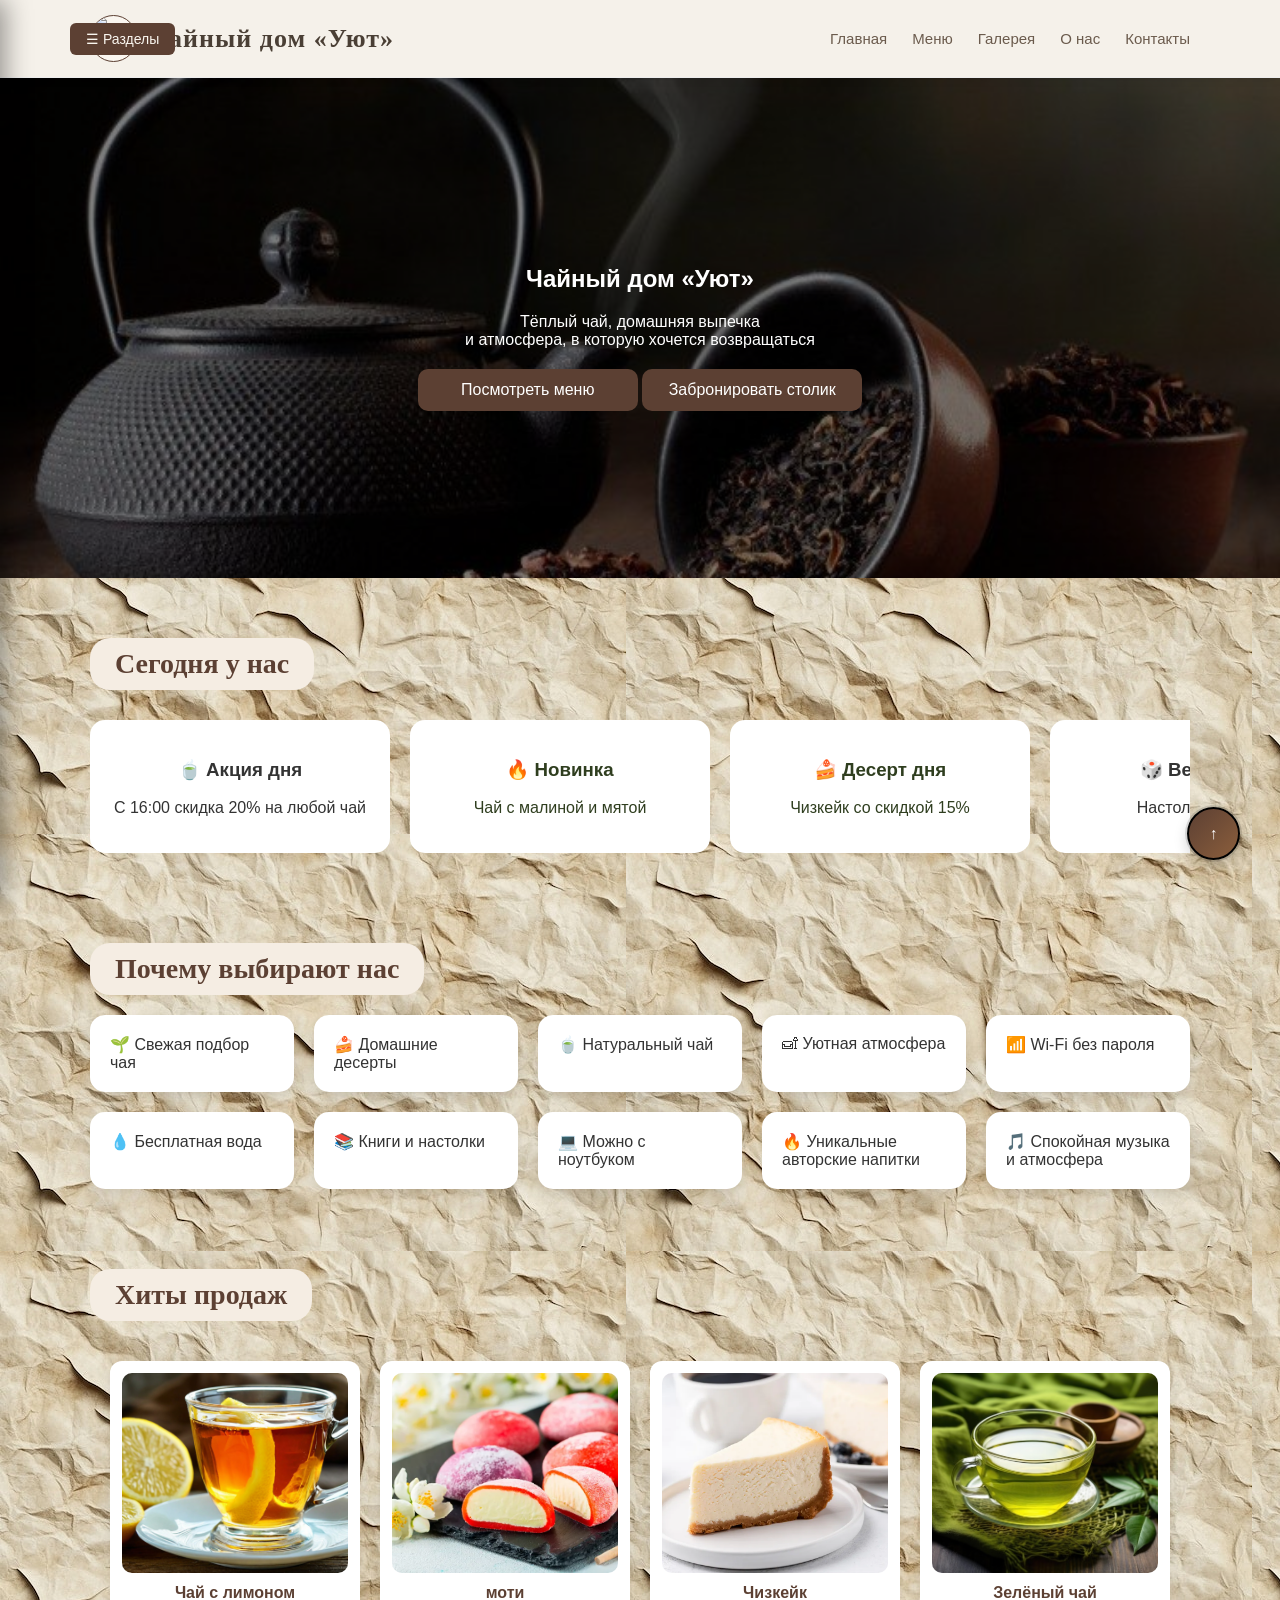
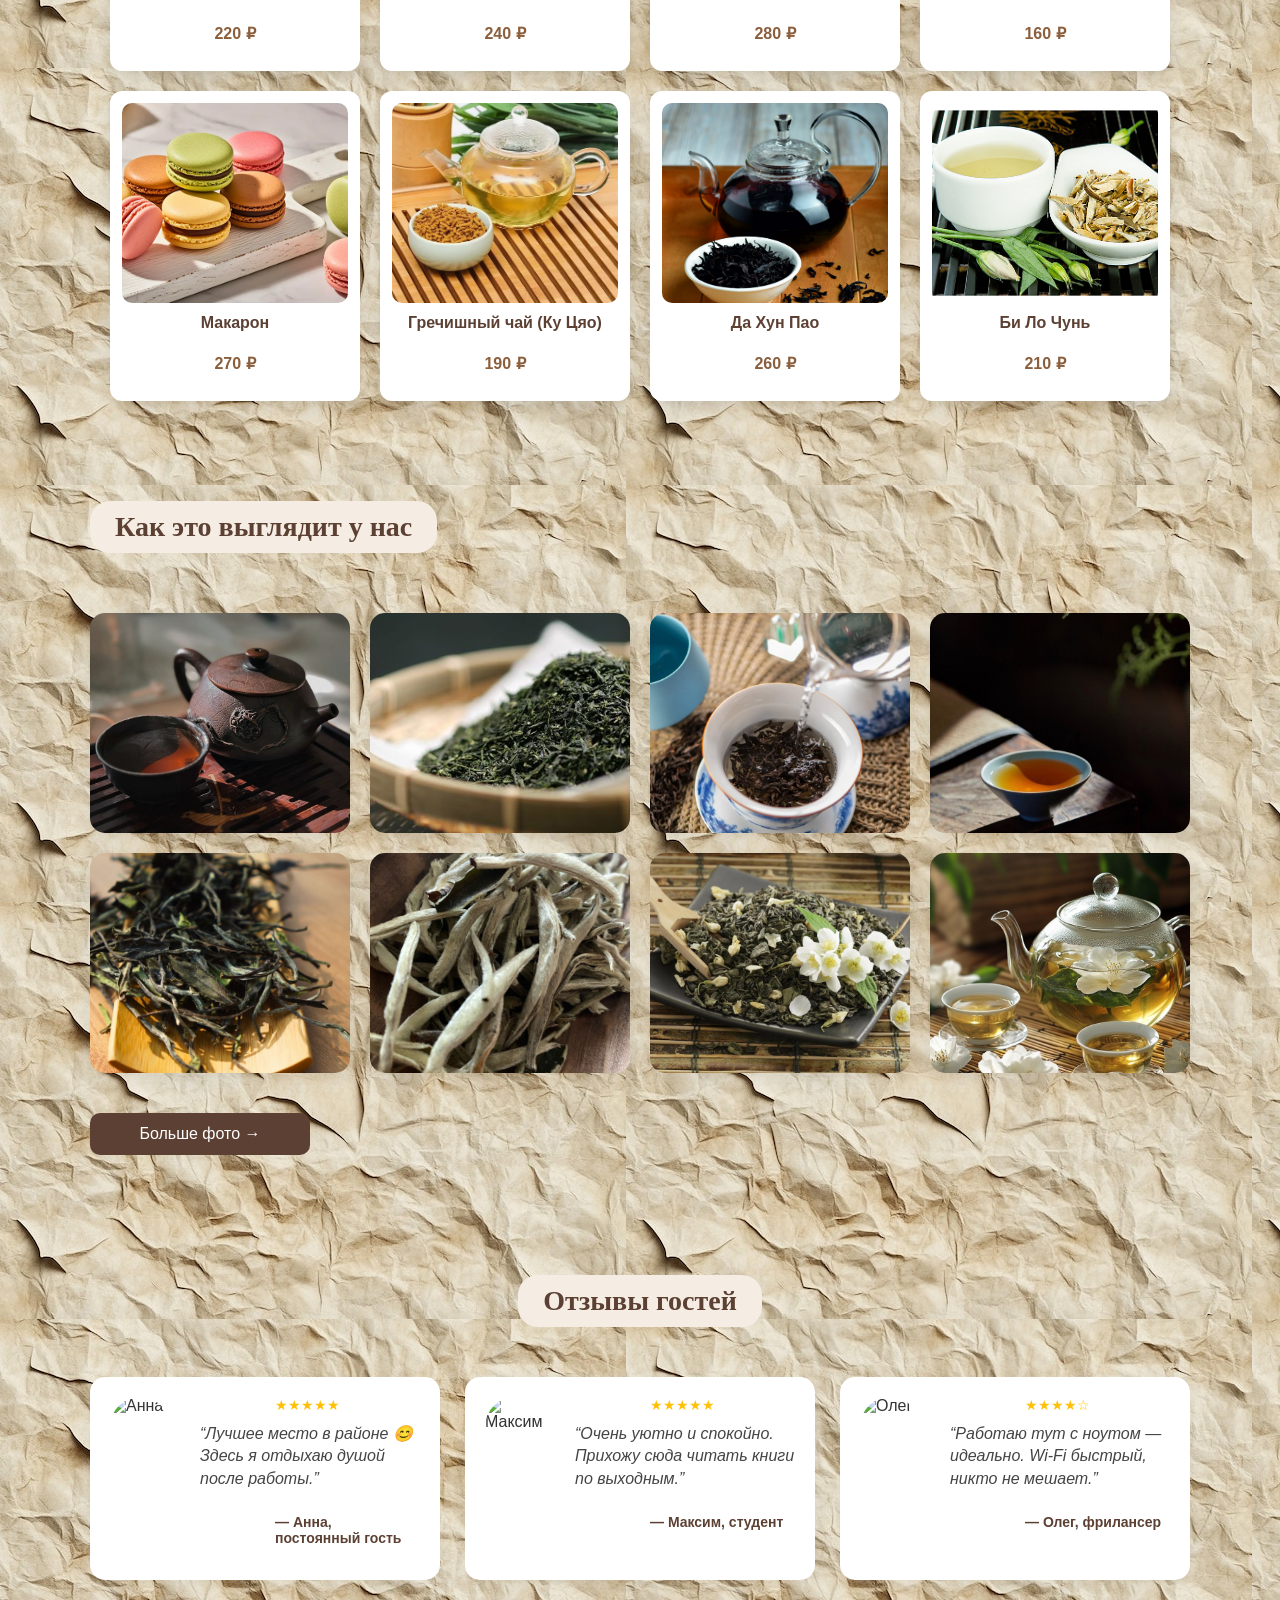
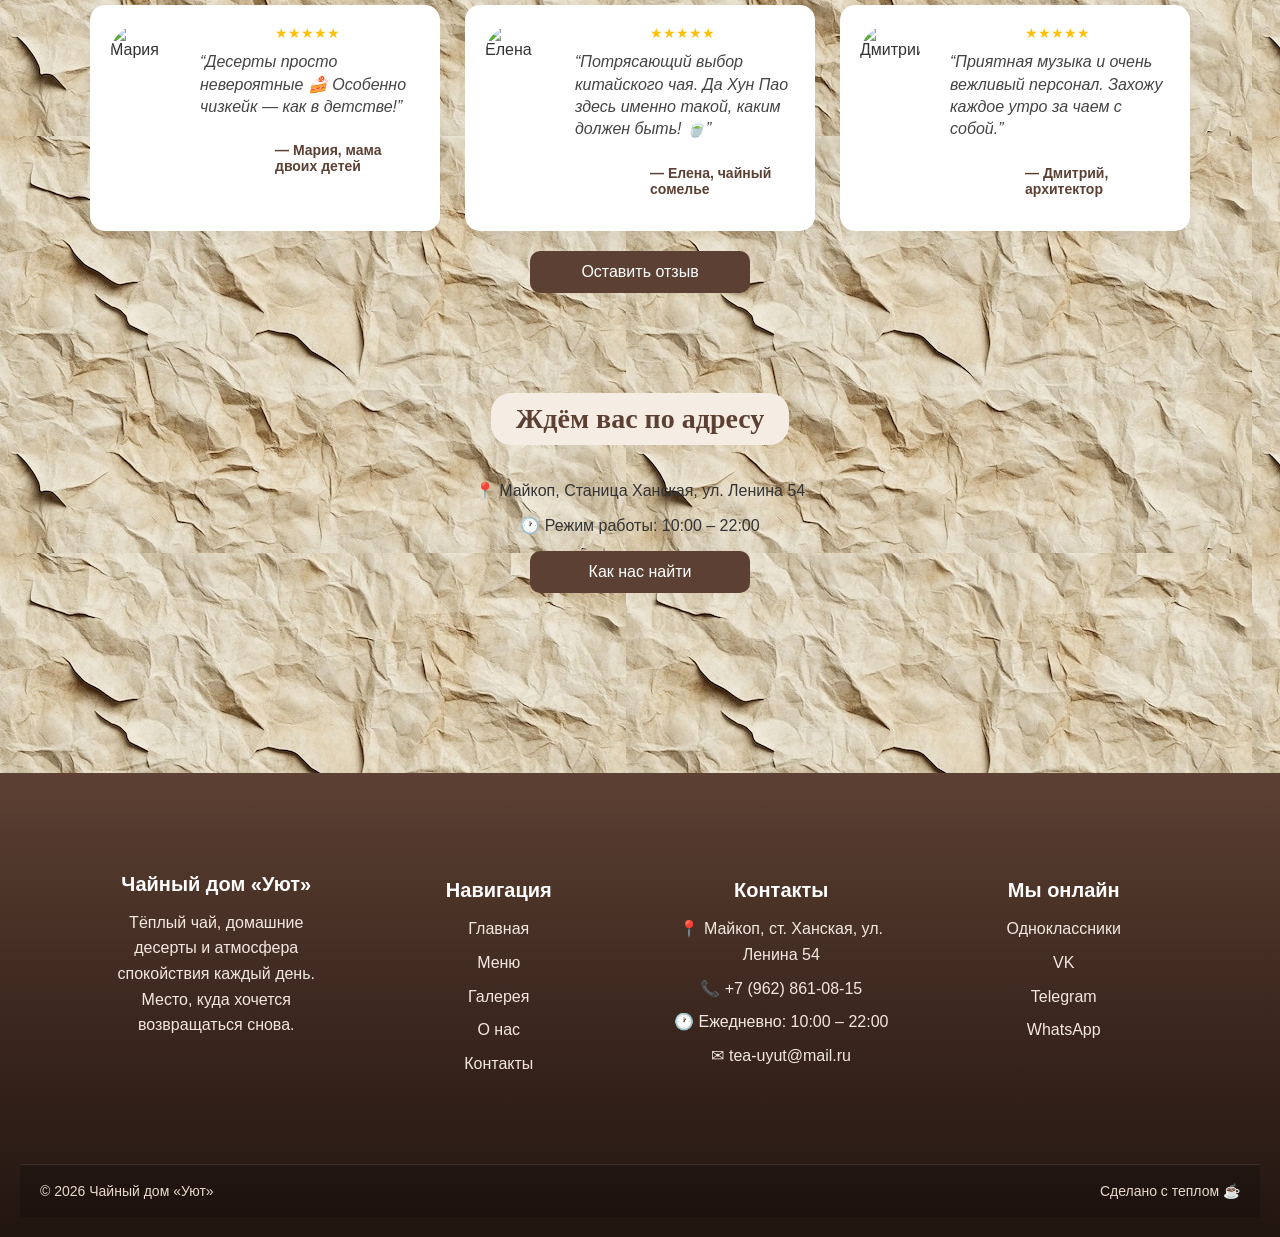
==== commit 78cfd133: "Add files via upload" ====
--- a/index.html
+++ b/index.html
@@ -11,8 +11,19 @@
 <body class="page-index">
 
 <header>
-  <div class="container">
-    <div class="logo"><a href="index.html">Чайный дом «Уют»</a></div>
+  <div class="container" style="display: flex; align-items: center; justify-content: space-between; position: relative;">
+    
+    <div class="header-left-menu-box">
+      <a href="#side-navigation-panel" class="side-nav-trigger-btn">☰ Разделы</a>
+    </div>
+
+<div class="logo">
+  <a href="index.html" class="logo-link">
+    <img src="images/logo6.jpg" alt="Логотип" class="logo-icon">
+    <span>Чайный дом «Уют»</span>
+  </a>
+</div>
+    
     <nav>
       <a href="index.html">Главная</a>
       <a href="menu.html">Меню</a>
@@ -20,6 +31,9 @@
       <a href="about.html">О нас</a>
       <a href="contacts.html">Контакты</a>
     </nav>
+
+
+
   </div>
 </header>
 
@@ -35,12 +49,11 @@
 
     <div class="hero-new-buttons">
       <a href="menu.html" class="btn">Посмотреть меню</a>
-      <a href="contacts.html" class="btn btn-outline-new">Забронировать столик</a>
-    </div>
-  </div>
-</section>
-
-<!-- АКЦИИ -->
+      <a href="contacts.html" class="btn" >Забронировать столик</a>
+    </div>
+  </div>
+</section>
+
 <section class="promo-new container">
   <h2 class="title-section">Сегодня у нас</h2>
 
@@ -74,7 +87,6 @@
   </div>
 </section>
 
-<!-- ПРЕИМУЩЕСТВА -->
 <section class="container">
   <h2 class="title-section">Почему выбирают нас</h2>
 
@@ -92,7 +104,6 @@
   </div>
 </section>
 
-<!-- ХИТЫ -->
 <section class="popular container">
   <h2 class="title-section">Xиты продаж</h2>
 
@@ -149,28 +160,31 @@
   </div>
 </section>
 
-<!-- блок gallery -->
 <section class="insta-new container">
   <h2 class="title-section">Как это выглядит у нас</h2>
 
-  <div class="insta-new-grid">
+  <div class="cozy-grid gallery-grid">
     <img src="images/tea5.jpg">
     <img src="images/tea25.jpg">
     <img src="images/tea34.jpg">
     <img src="images/tea3.jpg">
+
+    <img src="images/tea6.jpg">
+    <img src="images/tea27.jpg">
+    <img src="images/tea33.jpg">
+    <img src="images/tea9.jpg">
+
   </div>
 
   <a href="gallery.html" class="btn">Больше фото →</a>
 </section>
 
-<!-- ОТЗЫВЫ -->
   <section class="reviews-section container">
   <div style="text-align: center;">
     <h2 class="title-section">Отзывы гостей</h2>
   </div>
 
   <div class="reviews-grid">
-    <!-- 1. Анна -->
     <div class="review-card">
       <img src="https://i.pravatar.cc/60?img=5" alt="Анна" class="review-avatar">
       <div class="review-content">
@@ -180,7 +194,6 @@
       </div>
     </div>
 
-    <!-- 2. Максим -->
     <div class="review-card">
       <img src="https://i.pravatar.cc/60?img=12" alt="Максим" class="review-avatar">
       <div class="review-content">
@@ -190,7 +203,6 @@
       </div>
     </div>
 
-    <!-- 3. Олег -->
     <div class="review-card">
       <img src="https://i.pravatar.cc/60?img=8" alt="Олег" class="review-avatar">
       <div class="review-content">
@@ -200,7 +212,6 @@
       </div>
     </div>
 
-    <!-- 4. Мария -->
     <div class="review-card">
       <img src="https://i.pravatar.cc/60?img=9" alt="Мария" class="review-avatar">
       <div class="review-content">
@@ -210,7 +221,6 @@
       </div>
     </div>
 
-    <!-- 5. НОВЫЙ: Елена (Ценитель чая) -->
     <div class="review-card">
       <img src="https://i.pravatar.cc/60?img=47" alt="Елена" class="review-avatar">
       <div class="review-content">
@@ -220,7 +230,6 @@
       </div>
     </div>
 
-    <!-- 6. НОВЫЙ: Дмитрий (Атмосфера) -->
     <div class="review-card">
       <img src="https://i.pravatar.cc/60?img=33" alt="Дмитрий" class="review-avatar">
       <div class="review-content">
@@ -232,48 +241,43 @@
   </div>
 
 <div style="text-align: center; margin-top: 20px;">
-    <button class="btn" onclick="openReviewModal()">Оставить отзыв</button>
-  </div>
-</section>
-
-<!-- Основное окно отзыва -->
-<div id="reviewModal" class="modal" style="display: none;">
-  <div class="modal-content" style="position: relative; width: 400px;">
-    <!-- Крестик слева -->
-    <span class="close-x" onclick="closeReviewModal()" style="left: 15px; right: auto;">×</span>
-    <h2 style="text-align: center;">Ваш отзыв</h2>
-    
-    <form id="reviewForm" class="booking-form" style="margin-top: 20px;">
-      <input type="text" id="reviewerName" placeholder="Ваше имя" required>
-      <div class="star-rating">
-        <span>Оценка:</span>
-        <select id="reviewStars" style="width: 100%; padding: 8px; border-radius: 8px; border: 1px solid #ccc;">
-          <option value="5">★★★★★ (5)</option>
-          <option value="4">★★★★☆ (4)</option>
-          <option value="3">★★★☆☆ (3)</option>
-          <option value="2">★★☆☆☆ (2)</option>
-          <option value="1">★☆☆☆☆ (1)</option>
-        </select>
-      </div>
-      <textarea id="reviewText" placeholder="Напишите ваш комментарий..." required></textarea>
-      <button type="button" class="btn" onclick="sendReview()" style="width: 100%;">Отправить</button>
-    </form>
-  </div>
+    <a href="#reviewModal" class="btn">Оставить отзыв</a>
 </div>
 
-<!-- Окно благодарности -->
-<div id="successModal" class="modal" style="display: none; z-index: 1100;">
-  <div class="modal-content" style="position: relative; width: 300px; border: 2px solid #5C4033;">
-    <!-- Крестик теперь точно слева -->
-    <span class="close-x" onclick="closeSuccessModal()" style="left: 15px; right: auto;">×</span>
-    <h3 style="color: #5C4033; margin-top: 10px;">Спасибо!</h3>
-    <p>Ваш отзыв отправлен на модерацию.</p>
-    <button class="btn" onclick="closeSuccessModal()">Ок</button>
-  </div>
+<div id="reviewModal" class="modal-overlay">
+    <div class="modal-content review-modal-box">
+        <a href="#" class="close-x">&times;</a>
+        <h2>Ваш отзыв</h2>
+       
+        <form id="reviewForm" class="booking-form" onsubmit="sendReview(event)">
+            <label for="reviewerName">Ваше имя:</label>
+            <input type="text" id="reviewerName" name="name" required placeholder="Иван Иванов">
+            <label for="reviewStars">Оценка:</label>
+            <select id="reviewStars" name="rating">
+                <option value="5">★★★★★ (5)</option>
+                <option value="4">★★★★☆ (4)</option>
+                <option value="3">★★★☆☆ (3)</option>
+                <option value="2">★★☆☆☆ (2)</option>
+                <option value="1">★☆☆☆☆ (1)</option>
+            </select>
+            <label for="reviewText">Текст отзыва:</label>
+            <textarea id="reviewText" name="text" required placeholder="Напишите ваши впечатления..."></textarea>
+            <button type="submit" class="btn" style="width: 100%;">Отправить отзыв</button>
+        </form>
+    </div>
 </div>
 
 
-<!-- КОНТАКТЫ -->
+<div id="successModal" class="modal-overlay">
+    <div class="modal-content">
+        <a href="#" class="close-x">&times;</a>
+        <h2>Спасибо!</h2>
+        <p>Ваш отзыв был подготовлен к отправке.</p>
+        <a href="#" class="btn">Закрыть</a>
+    </div>
+</div>
+
+
 <section class="contacts-new">
   <h2 class="title-section">Ждём вас по адресу</h2>
 
@@ -289,7 +293,6 @@
 
   <div class="container footer-grid">
 
-    <!-- БРЕНД -->
     <div class="footer-box">
       <h3>Чайный дом «Уют»</h3>
       <p>
@@ -298,7 +301,6 @@
       </p>
     </div>
 
-    <!-- НАВИГАЦИЯ -->
     <div class="footer-box">
       <h4>Навигация</h4>
       <a href="index.html">Главная</a>
@@ -308,7 +310,6 @@
       <a href="contacts.html">Контакты</a>
     </div>
 
-    <!-- КОНТАКТЫ -->
     <div class="footer-box">
       <h4>Контакты</h4>
       <p>📍 Майкоп, ст. Ханская, ул. Ленина 54</p>
@@ -317,7 +318,7 @@
       <p>✉ tea-uyut@mail.ru</p>
     </div>
 
-    <!-- СОЦСЕТИ -->
+
     <div class="footer-box">
       <h4>Мы онлайн</h4>
       <a href="https://ok.ru/profile/910107574847">Одноклассники</a>
@@ -328,7 +329,7 @@
 
   </div>
 
-  <!-- НИЖНЯЯ ПОЛОСА -->
+
   <div class="footer-bottom">
     <span>© 2026 Чайный дом «Уют»</span>
     <span>Сделано с теплом ☕</span>
@@ -338,92 +339,45 @@
 
 <a href="#" class="to-top">↑</a>
 
+<div id="side-navigation-panel" class="side-nav-sidebar">
+    <div class="side-nav-header">
+      <h3>Навигация</h3>
+      <a href="#" class="side-nav-close-btn" title="Свернуть меню">×</a>
+    </div>
+    
+    <div class="side-nav-links">
+      <a href="index.html">🏠 Главная страница</a>
+      <a href="menu.html">🍵 Наше Чайное Меню</a>
+      <a href="gallery.html">📸 Галерея интерьера</a>
+      <a href="about.html">🌿 О нашем Чайном Доме</a>
+      <a href="contacts.html">📞 Контакты и Бронь</a>
+    </div>
+  </div>
+
 <script>
-const slider = document.querySelector('.promo-slider');
-
-let isDown = false;
-let startX;
-let scrollLeft;
-let velocity = 0;
-let lastX;
-let momentumID;
-
-slider.addEventListener('mousedown', (e) => {
-  isDown = true;
-  slider.classList.add('active');
-
-  startX = e.pageX;
-  scrollLeft = slider.scrollLeft;
-
-  cancelAnimationFrame(momentumID); // стоп инерции
-});
-
-document.addEventListener('mouseup', () => {
-  isDown = false;
-  momentum(); // запускаем инерцию
-});
-
-document.addEventListener('mousemove', (e) => {
-  if (!isDown) return;
-
-  e.preventDefault();
-
-  const x = e.pageX;
-  const walk = (x - startX);
-
-  velocity = x - lastX; // скорость
-  lastX = x;
-
-  slider.scrollLeft = scrollLeft - walk;
-});
-
-// ИНЕРЦИЯ
-function momentum() {
-  velocity *= 0.95; // затухание
-
-  slider.scrollLeft -= velocity;
-
-  if (Math.abs(velocity) > 0.5) {
-    momentumID = requestAnimationFrame(momentum);
-  }
-}
-////////
-function openReviewModal() {
-    document.getElementById('reviewModal').classList.add('active');
-}
-
-function closeReviewModal() {
-    document.getElementById('reviewModal').classList.remove('active');
-}
-
-function closeSuccessModal() {
-    document.getElementById('successModal').classList.remove('active');
-}
-
-function sendReview() {
+function sendReview(event) {
+    event.preventDefault();
+
     const name = document.getElementById('reviewerName').value;
     const stars = document.getElementById('reviewStars').value;
     const text = document.getElementById('reviewText').value;
 
     if (name && text) {
-        // Имитация отправки на почту tea-uyut@mail.ru
         const subject = `Новый отзыв от ${name} (${stars} звезд)`;
-        const body = `Имя: ${name}\nОценка: ${stars}\nТекст: ${text}`;
-        
-        // Открывает почтовый клиент пользователя
-        window.location.href = `mailto:tea-uyut@mail.ru?subject=${encodeURIComponent(subject)}&body=${encodeURIComponent(body)}`;
-
-        // Показываем окно успеха
-        document.getElementById('successModal').classList.add('active');
-        
-        // Сбрасываем форму и закрываем основное окно через секунду
+        const body = `Здравствуйте!\n\nНовый отзыв с сайта:\n\nИмя: ${name}\nОценка: ${stars} из 5\n\nТекст отзыва:\n${text}`;
+        const mailtoLink = `mailto:ivart2159@gmail.com?subject=${encodeURIComponent(subject)}&body=${encodeURIComponent(body)}`;
         document.getElementById('reviewForm').reset();
-        setTimeout(closeReviewModal, 500);
+        window.location.hash = "#successModal";
+        setTimeout(() => {
+            window.location.href = mailtoLink;
+        }, 100);
+
     } else {
         alert("Пожалуйста, заполните все поля");
     }
 }
 </script>
 
+
 </body>
 </html>
--- a/style.css
+++ b/style.css
@@ -1,3 +1,352 @@
+
+
+
+
+.modal-overlay {
+    position: fixed;
+    top: 0;
+    left: 0;
+    width: 100%;
+    height: 100%;
+    background: rgba(0, 0, 0, 0.6);
+    z-index: 9999;
+    display: none; /* Скрыто по умолчанию */
+    justify-content: center;
+    align-items: center;
+    opacity: 0;
+    transition: opacity 0.3s ease;
+}
+
+.modal-overlay:target {
+    display: flex;
+    opacity: 1;
+}
+
+.review-modal-box {
+    background: #ffffff;
+    padding: 30px;
+    border-radius: 16px;
+    max-width: 500px;
+    width: 90%;
+    position: relative;
+    box-shadow: 0 10px 30px rgba(0, 0, 0, 0.3);
+    border: 2px solid #5C4033;
+    text-align: left;
+    animation: modalSlideIn 0.3s ease-out;
+}
+
+@keyframes modalSlideIn {
+    from { transform: translateY(-20px); opacity: 0; }
+    to { transform: translateY(0); opacity: 1; }
+}
+
+.close-x {
+    position: absolute;
+    top: 10px;
+    left: 15px;
+    font-size: 28px;
+    color: #5C4033;
+    text-decoration: none;
+    line-height: 1;
+    transition: color 0.2s;
+    z-index: 10;
+}
+
+.close-x:hover {
+    color: #d62828;
+}
+
+.review-modal-box .booking-form {
+    box-shadow: none;
+    padding: 0;
+    margin-top: 20px;
+    background: transparent;
+}
+
+.review-modal-box input,
+.review-modal-box textarea,
+.review-modal-box select {
+    width: 100%;
+    padding: 10px;
+    margin-bottom: 15px;
+    border: 1px solid #ddd;
+    border-radius: 8px;
+    font-family: inherit;
+    box-sizing: border-box;
+}
+
+.review-modal-box label {
+    font-weight: bold;
+    color: #5C4033;
+    display: block;
+    margin-bottom: 5px;
+}
+
+
+.header-left-menu-box {
+  position: fixed !important;
+  left: 70px !important;
+  top: 50% !important;
+  transform: translateY(-50%) !important;
+  z-index: 10 !important;
+}
+
+.side-nav-trigger-btn {
+  display: inline-flex !important;
+  align-items: center !important;
+  background: #5C4033 !important;
+  color: #FAF6F0 !important;
+  padding: 8px 16px !important;
+  border-radius: 6px !important;
+  text-decoration: none !important;
+  font-size: 14px !important;
+  font-family: inherit !important;
+  font-weight: 500 !important;
+  transition: background 0.3s, transform 0.2s !important;
+}
+
+.side-nav-trigger-btn:hover {
+  background: #704F3F !important;
+  transform: scale(1.03) !important;
+}
+
+.side-nav-sidebar {
+  position: fixed !important; 
+  
+  top: 0 !important;
+  left: 0 !important;
+  height: 100vh !important; 
+  width: 300px !important;
+  
+  background: #4A3329 !important;
+  box-shadow: 5px 0 25px rgba(0, 0, 0, 0.4) !important;
+  border-right: 2px solid #5C4033 !important;
+  padding: 25px !important;
+  box-sizing: border-box !important;
+  
+  z-index: 9999999 !important; 
+  transform: translateX(-300px) !important;
+  transition: transform 0.35s cubic-bezier(0.25, 1, 0.5, 1) !important;
+}
+
+.side-nav-sidebar:target {
+  transform: translateX(0) !important;
+  position: fixed !important; 
+}
+
+.side-nav-header {
+  display: flex !important;
+  justify-content: space-between !important;
+  align-items: center !important;
+  margin-bottom: 25px !important;
+  border-bottom: 2px solid #5C4033 !important;
+  padding-bottom: 15px !important;
+}
+
+.side-nav-header h3 {
+  margin: 0 !important;
+  color: #FAF6F0 !important;
+  font-family: 'Playfair Display', serif !important;
+  font-size: 22px !important;
+}
+
+.side-nav-close-btn {
+  font-size: 30px !important;
+  color: #c2a696 !important;
+  text-decoration: none !important;
+  line-height: 1 !important;
+  transition: color 0.2s !important;
+}
+
+.side-nav-close-btn:hover {
+  color: #FAF6F0 !important;
+}
+
+.side-nav-links {
+  display: flex !important;
+  flex-direction: column !important;
+  gap: 12px !important;
+}
+
+.side-nav-links a {
+  display: block !important;
+  background: #5C4033 !important;
+  color: #FAF6F0 !important;
+  padding: 12px 16px !important;
+  text-decoration: none !important;
+  font-size: 15px !important;
+  font-weight: 500 !important;
+  border-radius: 8px !important;
+  border: 1px solid rgba(250, 246, 240, 0.1) !important;
+  transition: all 0.2s ease !important;
+  text-align: left !important;
+}
+
+.side-nav-links a:hover {
+  background: #FAF6F0 !important;
+  color: #5C4033 !important;
+  transform: translateX(6px) !important;
+  box-shadow: 0 4px 10px rgba(0, 0, 0, 0.3) !important;
+}
+
+.book-hint-trigger-btn {
+  display: inline-flex !important;
+  align-items: center !important;
+  justify-content: center !important;
+  width: 24px !important;
+  height: 24px !important;
+  background: #5C4033 !important;
+  color: #ffffff !important;
+  border-radius: 50% !important;
+  text-decoration: none !important;
+  font-size: 14px !important;
+  margin-left: 8px !important;
+  vertical-align: middle !important;
+  transition: transform 0.3s ease !important;
+}
+
+.book-hint-trigger-btn:hover {
+  transform: scale(1.1) !important;
+}
+
+.book-hint-overlay {
+  position: fixed !important;
+  top: 0 !important;
+  left: 0 !important;
+  right: 0 !important;
+  bottom: 0 !important;
+  background: rgba(0, 0, 0, 0.6) !important;
+  z-index: 99999 !important;
+  display: none !important;
+  justify-content: center !important;
+  align-items: center !important;
+}
+
+.book-hint-overlay:target {
+  display: flex !important;
+}
+
+.book-hint-container {
+  background: #ffffff !important;
+  padding: 30px !important;
+  border-radius: 16px !important;
+  max-width: 450px !important;
+  width: 90% !important;
+  position: relative !important;
+  box-shadow: 0 10px 30px rgba(0, 0, 0, 0.3) !important;
+  border: 2px solid #5C4033 !important;
+  color: #333333 !important;
+  text-align: left !important;
+}
+
+.book-hint-container h3 {
+  margin-top: 0 !important;
+  color: #5C4033 !important;
+  font-family: 'Playfair Display', serif !important;
+  font-size: 22px !important;
+}
+
+.book-hint-container ul {
+  padding-left: 20px !important;
+  margin-bottom: 0 !important;
+}
+
+.book-hint-container li {
+  margin-bottom: 10px !important;
+  line-height: 1.5 !important;
+  font-size: 14px !important;
+}
+
+.book-hint-close-cross {
+  position: absolute !important;
+  top: 10px !important;
+  right: 20px !important;
+  font-size: 32px !important;
+  color: #999999 !important;
+  text-decoration: none !important;
+  transition: color 0.2s !important;
+  line-height: 1 !important;
+}
+
+.book-hint-close-cross:hover {
+  color: #5C4033 !important;
+}
+
+
+/*/////////////////////////////////////////////////////////////////////////////////////////*/
+.crew-popup-overlay {
+  position: fixed !important;
+  top: 0 !important;
+  left: 0 !important;
+  right: 0 !important;
+  bottom: 0 !important;
+  background: rgba(0, 0, 0, 0.6) !important;
+  z-index: 9999 !important;
+  display: none !important; /* Изначально полностью скрыты */
+  justify-content: center !important;
+  align-items: center !important;
+}
+
+.crew-popup-overlay:target {
+  display: flex !important; /* Показываем только при клике */
+}
+
+.crew-popup-box {
+  background: #ffffff !important;
+  padding: 35px !important;
+  border-radius: 16px !important;
+  max-width: 450px !important;
+  width: 90% !important;
+  box-shadow: 0 10px 30px rgba(0, 0, 0, 0.3) !important;
+  border: 2px solid #5C4033 !important;
+  text-align: center !important;
+  position: relative !important;
+}
+
+.crew-popup-name {
+  color: #5C4033 !important;
+  margin-top: 0 !important;
+  margin-bottom: 10px !important;
+  font-family: 'Playfair Display', serif !important;
+  font-size: 26px !important;
+}
+
+.crew-popup-role {
+  font-size: 16px !important;
+  color: #333333 !important;
+  margin-bottom: 15px !important;
+}
+
+.crew-popup-text {
+  color: #444444 !important;
+  line-height: 1.6 !important;
+  font-size: 15px !important;
+  margin-bottom: 15px !important;
+}
+
+.crew-popup-favorite {
+  color: #8b5e3c !important;
+  margin-bottom: 20px !important;
+}
+
+.crew-popup-close-btn {
+  display: inline-block !important;
+  padding: 10px 30px !important;
+  background: #5C4033 !important;
+  color: #ffffff !important;
+  text-decoration: none !important;
+  border-radius: 8px !important;
+  font-weight: bold !important;
+  transition: background-color 0.2s ease !important;
+}
+
+.crew-popup-close-btn:hover {
+  background: #4A3329 !important;
+}
+
+
+
+
 body{font-family:Roboto,sans-serif;background:#FAF6F0;color:#333;margin:0;}
 .container{max-width:1100px;margin:auto;padding:20px;}
 header{background:#fff;position:sticky;top:0;box-shadow:0 2px 8px rgba(0,0,0,.1);}
@@ -72,7 +421,6 @@
   color: #a67c52;
 }
 
-/* Главный заголовок */
 .title-main {
   font-family: 'Playfair Display', serif;
   font-size: 42px;
@@ -92,7 +440,6 @@
   border-radius: 2px;
 }
 
-/* Заголовки разделов */
 .title-section {
   font-family: 'Playfair Display', serif;
   font-size: 28px;
@@ -106,9 +453,6 @@
   transition: 0.3s;
 }
 
-
-
-/* Hover эффект */
 .title-section:hover {
   transform: scale(1.05);
 }
@@ -150,12 +494,10 @@
   transition: 0.3s;
 }
 
-/* hover эффект */
 .about-gallery-grid img:hover {
   transform: scale(1.05);
 }
 
-/* hover */
 .menu-card {
   display:block;
   transition:0.3s;
@@ -166,7 +508,6 @@
   transform:scale(1.05);
 }
 
-/* modal */
 .modal {
   display:none;
   position:fixed;
@@ -192,8 +533,6 @@
   color:red;
 }
 
-/* ===== Главная страница ===== */
-
 .hero {
   height: 500px;
   background: url('https://images.unsplash.com/photo-1495474472287-4d71bcdd2085?w=1600') center/cover;
@@ -214,7 +553,6 @@
   margin: 0 auto 20px;
 }
 
-/* отзывы */
 .reviews {
   padding: 60px 20px;
   text-align: center;
@@ -234,19 +572,19 @@
   max-width: 250px;
 }
 
-/* о нас */
+
 .about-preview {
   text-align: center;
   padding: 60px 20px;
 }
 
-/* контакты */
+
 .contacts-preview {
   text-align: center;
   padding: 60px 20px;
 }
 
-/* TEAM */
+
 .team { padding:60px 20px; text-align:center; }
 .team-grid { display:grid; grid-template-columns:repeat(auto-fit,minmax(220px,1fr)); gap:30px; margin-top:40px; }
 .team-card { background:white; padding:20px; border-radius:15px; box-shadow:0 5px 15px rgba(0,0,0,0.1); transition:0.3s; }
@@ -255,7 +593,6 @@
 .team-card h3 { margin:10px 0 5px; color:#5C4033; }
 .team-card p { color:#777; }
 
-/* выравнивание карточек меню */
 .menu-card img {
   width: 100%;
   height: 200px;
@@ -271,12 +608,10 @@
   color: inherit;
 }
 
-/* ===== НОВАЯ ГЛАВНАЯ (без конфликтов) ===== */
-
 .hero-new {
   position: relative;
   height: 500px;
-  background: url('tea_hero.jpg') center/cover;
+  background: url('images/tea_hero.jpg') center/cover;
   display: flex;
   align-items: center;
   justify-content: center;
@@ -306,7 +641,6 @@
   margin-left: 10px;
 }
 
-/* акции */
 .promo-new-grid {
   display: flex;
   gap: 20px;
@@ -315,14 +649,13 @@
 }
 
 .promo-new-card {
-  background: #F5EDE3;
+  background: white;
   padding: 20px;
   border-radius: 15px;
   max-width: 280px;
   text-align: center;
 }
 
-/* instagram */
 .insta-new-grid {
   display: grid;
   grid-template-columns: repeat(auto-fit, minmax(200px,1fr));
@@ -337,7 +670,7 @@
   border-radius: 10px;
 }
 
-/* отзывы */
+
 .reviews-new {
   padding: 60px 20px;
   text-align: center;
@@ -357,7 +690,6 @@
   max-width: 250px;
 }
 
-/* контакты */
 .contacts-new {
   text-align: center;
   padding: 60px 20px;
@@ -369,7 +701,6 @@
   padding: 20px;
 }
 
-/* ===== СЕТКА ОТЗЫВОВ 4x3 ===== */
 
 .reviews-grid-section {
   padding: 60px 20px;
@@ -391,12 +722,9 @@
   font-size: 14px;
 }
 
-/* hover эффект */
 .review-item:hover {
   transform: translateY(-5px);
 }
-
-/* ===== FOOTER ===== */
 
 .footer-new {
   background: #5C4033;
@@ -433,12 +761,9 @@
   background: #4a3328;
 }
 
-/* ===== АДАПТИВ ===== */
-
-/* планшеты */
 @media (max-width: 900px) {
 
-  /* header */
+
   nav a {
     margin-left: 10px;
     font-size: 14px;
@@ -448,7 +773,6 @@
     font-size: 22px;
   }
 
-  /* hero */
   .hero-new h1 {
     font-size: 32px;
   }
@@ -458,39 +782,37 @@
     padding: 0 10px;
   }
 
-  /* кнопки */
+
   .hero-new-buttons {
     display: flex;
     flex-direction: column;
     gap: 10px;
   }
 
-  /* преимущества */
   .features-grid {
     grid-template-columns: repeat(2, 1fr);
   }
 
-  /* отзывы */
+
   .reviews-grid-new {
     grid-template-columns: repeat(2, 1fr);
   }
 
-  /* footer */
+
   .footer-grid {
     grid-template-columns: repeat(2, 1fr);
   }
 }
 
 
-/* телефоны */
+
 @media (max-width: 500px) {
 
-  /* container */
   .container {
     padding: 15px;
   }
 
-  /* header */
+
   header .container {
     flex-direction: column;
     align-items: center;
@@ -506,7 +828,6 @@
     font-size: 13px;
   }
 
-  /* hero */
   .hero-new {
     height: 420px;
   }
@@ -519,33 +840,28 @@
     font-size: 13px;
   }
 
-  /* заголовки */
   .title-section {
     font-size: 20px;
     padding: 8px 15px;
   }
 
-  /* преимущества */
+
   .features-grid {
     grid-template-columns: 1fr;
   }
 
-  /* меню */
   .menu-grid {
     grid-template-columns: 1fr;
   }
 
-  /* instagram */
   .insta-new-grid {
     grid-template-columns: 1fr;
   }
 
-  /* отзывы */
   .reviews-grid-new {
     grid-template-columns: 1fr;
   }
 
-  /* footer */
   .footer-grid {
     grid-template-columns: 1fr;
     text-align: center;
@@ -553,7 +869,6 @@
 
 }
 
-/* ===== ПРОКАЧАННЫЙ HEADER ===== */
 
 header {
   background: rgba(255,255,255,0.9);
@@ -570,7 +885,6 @@
   align-items: center;
 }
 
-/* логотип */
 .logo a {
   font-family: 'Playfair Display', serif;
   font-size: 26px;
@@ -584,7 +898,22 @@
   color: #8B5E3C;
 }
 
-/* меню */
+.logo-link {
+  display: inline-flex !important;
+  align-items: center !important;
+  gap: 12px !important; 
+  text-decoration: none !important;
+}
+
+.logo-icon {
+  width: 45px !important;
+  height: 45px !important;
+  border-radius: 50% !important;
+  object-fit: cover !important;
+  background-color: #FAF6F0 !important;
+  border: 1px solid #5C4033 !important;
+}
+
 nav {
   display: flex;
   align-items: center;
@@ -599,7 +928,6 @@
   transition: 0.3s;
 }
 
-/* underline эффект */
 nav a::after {
   content: "";
   position: absolute;
@@ -619,8 +947,6 @@
   color: #5C4033;
 }
 
-/* ===== ГАЛЕРЕЯ УЛУЧШЕННАЯ ===== */
-
 .gallery-grid {
   display: grid;
   grid-template-columns: repeat(auto-fit, minmax(250px, 1fr));
@@ -628,7 +954,7 @@
   padding: 40px 0;
 }
 
-/* карточка */
+
 .gallery-grid img {
   width: 100%;
   height: 220px;
@@ -640,18 +966,18 @@
   transition: 0.35s;
 }
 
-/* hover эффект */
+
 .gallery-grid img:hover {
   transform: scale(1.05);
   box-shadow: 0 10px 25px rgba(0,0,0,0.15);
 }
-/* ===== CONTACTS PAGE ===== */
+
 
 .contacts-page {
   padding: 40px 0;
 }
 
-/* карточки */
+
 .contact-info {
   display: grid;
   grid-template-columns: repeat(auto-fit, minmax(220px, 1fr));
@@ -671,7 +997,6 @@
   transform: translateY(-5px);
 }
 
-/* форма */
 .booking-form {
   max-width: 500px;
   margin: auto;
@@ -697,39 +1022,39 @@
   margin-top: 10px;
 }
 
-/* карта */
+
 .map {
   margin-top: 50px;
 }
-/* ===== ВАЛИДАЦИЯ ПОЛЕЙ ===== */
+
 
 .booking-form input,
 .booking-form textarea {
   transition: 0.25s;
 }
 
-/* ошибка */
+
 .booking-form input:focus:invalid,
 .booking-form textarea:focus:invalid {
   border: 1.5px solid #d62828;
   background: #fff5f5;
 }
 
-/* успех */
+
 .booking-form input:focus:valid,
 .booking-form textarea:focus:valid {
   border: 1.5px solid #6B8E23;
   background: #f6fbf4;
 }
 
-/* галочка */
+
 .booking-form input:required:valid {
   background-image: url("data:image/svg+xml,%3Csvg fill='%236B8E23' viewBox='0 0 20 20' xmlns='http://www.w3.org/2000/svg'%3E%3Cpath d='M16.707 5.293a1 1 0 010 1.414l-7.414 7.414a1 1 0 01-1.414 0L3.293 9.536a1 1 0 011.414-1.414l3.172 3.172 6.707-6.707a1 1 0 011.414 0z'/%3E%3C/svg%3E");
   background-repeat: no-repeat;
   background-position: right 10px center;
   background-size: 18px;
 }
-/* ===== КНОПКА ===== */
+
 
 .btn {
   background: #556B2F;
@@ -750,41 +1075,30 @@
 .btn:active {
   transform: scale(0.97);
 }
-/* =========================================
-   ВАЛИДАЦИЯ ФОРМЫ
-========================================= */
 
 .booking-form input,
 .booking-form textarea {
   transition: 0.25s;
 }
 
-/* ошибка */
 .booking-form input:focus:invalid,
 .booking-form textarea:focus:invalid {
   border: 1.5px solid #d62828;
   background: #fff5f5;
 }
 
-/* успех */
 .booking-form input:focus:valid,
 .booking-form textarea:focus:valid {
   border: 1.5px solid #6B8E23;
   background: #f6fbf4;
 }
 
-/* галочка */
 .booking-form input:required:valid {
   background-image: url("data:image/svg+xml,%3Csvg fill='%236B8E23' viewBox='0 0 20 20' xmlns='http://www.w3.org/2000/svg'%3E%3Cpath d='M16.707 5.293a1 1 0 010 1.414l-7.414 7.414a1 1 0 01-1.414 0L3.293 9.536a1 1 0 011.414-1.414l3.172 3.172 6.707-6.707a1 1 0 011.414 0z'/%3E%3C/svg%3E");
   background-repeat: no-repeat;
   background-position: right 10px center;
   background-size: 18px;
 }
-
-
-/* =========================================
-   КНОПКА
-========================================= */
 
 .btn {
   background: #556B2F;
@@ -807,10 +1121,6 @@
 }
 
 
-/* =========================================
-   INPUT (дата, время, число)
-========================================= */
-
 input[type="date"],
 input[type="time"],
 input[type="number"] {
@@ -821,16 +1131,10 @@
   font-family: inherit;
 }
 
-/* иконка календаря */
 ::-webkit-calendar-picker-indicator {
   cursor: pointer;
   filter: sepia(40%) hue-rotate(50deg) brightness(80%);
 }
-
-
-/* =========================================
-   КАРТА
-========================================= */
 
 .map iframe {
   border-radius: 20px;
@@ -842,41 +1146,28 @@
 .map iframe:hover {
   filter: grayscale(0%);
 }
-/* =========================================
-   ФОН С ТЕКСТУРОЙ ЧАЙНОЙ
-========================================= */
+
 
 body {
   background-color: #F0F5EB;
 
-  /* текстура бумаги */
   background-image:
     url("https://www.transparenttextures.com/patterns/paper.png"),
     
-    /* паттерн листьев */
     radial-gradient(rgba(85,107,47,0.05) 1px, transparent 1px);
 
   background-size: auto, 40px 40px;
 }
-/* =========================================
-   РАЗДЕЛИТЕЛИ
-========================================= */
+
 
 .title-section {
   position: relative;
 }
 
 
-/* =========================================
-   ЗАГОЛОВОК ЧАЙНЫЙ
-========================================= */
-
 .tea-title {
   letter-spacing: 1px;
 }
-/* =========================================
-   ОБЪЕМ ЭЛЕМЕНТОВ
-========================================= */
 
 .feature-card,
 .menu-card,
@@ -892,7 +1183,6 @@
   transition: 0.3s;
 }
 
-/* эффект "парения" */
 .feature-card:hover,
 .menu-card:hover,
 .review-item:hover,
@@ -902,10 +1192,7 @@
     0 10px 20px rgba(0,0,0,0.1),
     0 20px 40px rgba(0,0,0,0.12);
 }
-/* мягкий текст */
-
-
-/* ссылки */
+
 a {
   transition: 0.2s;
 }
@@ -913,7 +1200,6 @@
 a:hover {
   opacity: 0.8;
 }
-/* ===== СОЦСЕТИ И СВЯЗЬ ===== */
 
 .contact-extra {
   display: grid;
@@ -922,7 +1208,6 @@
   margin-top: 40px;
 }
 
-/* карточки */
 .contact-box {
   background: #E6EDDF;
   padding: 25px;
@@ -937,7 +1222,6 @@
   transform: translateY(-5px);
 }
 
-/* ссылки */
 .social-links {
   display: flex;
   flex-direction: column;
@@ -958,7 +1242,6 @@
 .social-links a:hover {
   background: #dfe8d7;
 }
-/* ===== СОЦСЕТИ ===== */
 
 .social-premium {
   display: flex;
@@ -981,7 +1264,6 @@
   background: #dfe8d7;
   transform: scale(1.03);
 }
-/* ===== ЕДИНЫЙ СТИЛЬ КАРТОЧЕК ===== */
 
 .contact-card,
 .contact-box {
@@ -994,12 +1276,11 @@
   transition: 0.3s;
 }
 
-/* hover */
+
 .contact-card:hover,
 .contact-box:hover {
   transform: translateY(-5px);
 }
-/* ===== КНОПКИ В СТИЛЕ КОФЕЙНИ ===== */
 
 .btn {
   background: #5C4033;
@@ -1011,18 +1292,15 @@
   transition: all 0.25s;
 }
 
-/* hover */
 .btn:hover {
   background: #7a5443;
   letter-spacing: 0.5px;
   transform: translateY(-2px);
 }
 
-/* нажатие */
 .btn:active {
   transform: scale(0.97);
 }
-/* ===== ССЫЛКИ (единый стиль) ===== */
 
 a {
   color: #2F3E1F;
@@ -1043,7 +1321,6 @@
   color: #fff !important;
   transform: translateY(-2px);
 }
-/* ===== ОТЗЫВЫ С АВАТАРКАМИ ===== */
 
 .review-item {
   display: flex;
@@ -1059,7 +1336,6 @@
   text-align: left;
 }
 
-/* аватар */
 .avatar {
   width: 45px;
   height: 45px;
@@ -1068,7 +1344,6 @@
 
   flex-shrink: 0;
 }
-/* красивый эффект вместо зелёного */
 
 .menu-card {
   transition: 0.3s;
@@ -1094,7 +1369,6 @@
 background: #f8f8f8;
 }
 
-/* поиск */
 .search-box {
 text-align: center;
 margin: 20px;
@@ -1107,7 +1381,6 @@
 border: 1px solid #ccc;
 }
 
-/* фильтр */
 .filters {
 text-align: center;
 margin-bottom: 20px;
@@ -1117,10 +1390,10 @@
 margin: 0 10px;
 text-decoration: none;
 color: #8A6642;
+
 font-weight: bold;
 }
 
-/* сетка */
 .menu-grid {
 display: grid;
 grid-template-columns: repeat(auto-fit, minmax(220px, 1fr));
@@ -1128,7 +1401,6 @@
 padding: 20px;
 }
 
-/* карточки */
 .menu-card {
 position: relative;
 background: white;
@@ -1150,7 +1422,6 @@
 box-shadow: 0 10px 25px rgba(0,0,0,0.2);
 }
 
-/* бейдж */
 .badge {
 position: absolute;
 top: 10px;
@@ -1161,13 +1432,11 @@
 border-radius: 8px;
 }
 
-/* цена */
 .price {
 font-weight: bold;
 padding: 10px;
 }
 
-/* модалка */
 .modal {
 position: fixed;
 top: 0;
@@ -1198,7 +1467,6 @@
 to { transform: scale(1); opacity: 1; }
 }
 
-/* кнопка вверх */
 .to-top {
 position: fixed;
 bottom: 20px;
@@ -1211,8 +1479,6 @@
 }
 /*ggdggdd*/
 
-
-/* затемнение фона */
 .modal {
 position: fixed;
 top: 0;
@@ -1226,12 +1492,10 @@
 z-index: 1000;
 }
 
-/* показываем модалку */
 .modal:target {
 display: flex;
 }
 
-/* окно */
 .modal-content {
 background: white;
 padding: 30px;
@@ -1243,20 +1507,17 @@
 animation: modalShow 0.3s ease;
 }
 
-/* заголовок */
 .modal-content h2 {
 margin-top: 0;
 color: #333;
 }
 
-/* текст */
 .modal-content p {
 margin: 8px 0;
 color: #555;
 font-size: 14px;
 }
 
-/* кнопка закрытия */
 .modal-content .close {
 display: inline-block;
 margin-top: 15px;
@@ -1272,7 +1533,6 @@
 background: #a8865c;
 }
 
-/* анимация */
 @keyframes modalShow {
 from {
 transform: scale(0.8);
@@ -1292,7 +1552,6 @@
 z-index: 100;
 }
 
-/* контейнер */
 header .container {
 display: flex;
 justify-content: space-between;
@@ -1300,7 +1559,6 @@
 padding: 15px 40px;
 }
 
-/* логотип */
 .logo a {
 font-size: 24px;
 font-weight: bold;
@@ -1309,7 +1567,6 @@
 letter-spacing: 1px;
 }
 
-/* меню */
 nav a {
 margin-left: 25px;
 text-decoration: none;
@@ -1319,7 +1576,6 @@
 transition: 0.3s;
 }
 
-/* эффект наведения */
 nav a::after {
 content: "";
 position: absolute;
@@ -1382,7 +1638,7 @@
 
 body {
 
-background: url("white.png");
+background: url("images/white.png");
 
 }
 
@@ -1458,11 +1714,8 @@
 text-decoration:none;
 
 border-radius:50%;
-
-/* чёрный контур */
 border:2px solid #000;
 
-/* тень */
 box-shadow:
 0 6px 14px rgba(0,0,0,0.18),
 0 0 0 2px rgba(0,0,0,0.12);
@@ -1471,7 +1724,6 @@
 transition:0.3s;
 }
 
-/* hover */
 .to-top:hover{
 transform:translateY(-3px) scale(1.08);
 background:linear-gradient(135deg,#7a5443,#b07a55);
@@ -1480,12 +1732,9 @@
 0 0 0 3px rgba(0,0,0,0.25);
 }
 
-/* нажатие */
 .to-top:active{
 transform:scale(0.95);
 }
-
-/* ОБНОВЛЁННЫЙ FOOTER */
 
 .footer-new{
 margin-top:60px;
@@ -1578,7 +1827,6 @@
       margin-left: 75px;
     }
 
-/* Слайдер */
 .promo-slider {
   display: flex;
   gap: 20px;
@@ -1588,7 +1836,6 @@
   scroll-snap-type: x mandatory;
 }
 
-/* плавный скролл */
 .promo-slider::-webkit-scrollbar {
   height: 6px;
 }
@@ -1598,7 +1845,6 @@
   border-radius: 10px;
 }
 
-/* карточки */
 .promo-slider .promo-new-card {
   min-width: 260px;
   flex: 0 0 auto;
@@ -1618,7 +1864,7 @@
 
 .promo-slider {
   cursor: grab;
-  user-select: none; /* ВАЖНО */
+  user-select: none;
 }
 
 .promo-slider:active {
@@ -1626,11 +1872,11 @@
 }
 
 .promo-new-card {
-  pointer-events: none; /* ВАЖНО */
+  pointer-events: none;
 }
 
 .promo-slider {
-  scroll-behavior: auto; /* убираем конфликт */
+  scroll-behavior: auto;
   cursor: grab;
 }
 
@@ -1654,12 +1900,10 @@
   border-radius: 10px;
 }
 
-/* Общая секция отзывов */
 .reviews-section {
   padding: 60px 20px;
 }
 
-/* Сетка: на больших экранах будет 2 колонки, на маленьких — 1 */
 .reviews-grid {
   display: grid;
   grid-template-columns: repeat(auto-fit, minmax(320px, 1fr));
@@ -1667,12 +1911,11 @@
   margin-top: 30px;
 }
 
-/* Сама карточка */
 .review-card {
   background: white;
   padding: 20px;
   border-radius: 15px;
-  display: flex; /* Используем flex вместо float */
+  display: flex;
   align-items: flex-start;
   gap: 15px;
   box-shadow: 0 4px 15px rgba(0,0,0,0.05);
@@ -1690,10 +1933,9 @@
   height: 60px;
   border-radius: 50%;
   object-fit: cover;
-  flex-shrink: 0; /* Чтобы картинка не сжималась */
-}
-
-/* Контент внутри карточки */
+  flex-shrink: 0;
+}
+
 .review-content {
   display: flex;
   flex-direction: column;
@@ -1709,7 +1951,7 @@
 
 .review-author {
   font-weight: bold;
-  color: #5C4033; /* Ваш фирменный коричневый цвет */
+  color: #5C4033;
   font-size: 14px;
 }
 
@@ -1720,15 +1962,11 @@
 
 .reviews-grid {
   display: grid;
-  /* Увеличиваем минимальную ширину до 350px, чтобы в ряд влезало максимум 3 карточки */
   grid-template-columns: repeat(auto-fit, minmax(350px, 1fr));
   gap: 25px;
   margin-top: 30px;
 }
 
-//////
-
-/* Кнопка-крестик для закрытия */
 .close-x {
   position: absolute;
   top: 10px;
@@ -1743,7 +1981,6 @@
   color: #e63946;
 }
 
-/* Стили для выбора звезд внутри модалки */
 .star-rating {
   text-align: left;
   margin: 10px 0;
@@ -1753,20 +1990,14 @@
   font-weight: bold;
 }
 
-/* Убедимся, что модалки отображаются корректно */
 #reviewModal.active, #successModal.active {
   display: flex !important;
 }
 
-......
-
-
-
-/* Крестик закрытия слева */
 .close-x {
   position: absolute;
   top: 5px;
-  left: 15px; /* Смещаем влево */
+  left: 15px;
   right: auto;
   font-size: 30px;
   cursor: pointer;
@@ -1778,16 +2009,14 @@
   color: #000;
 }
 
-/* Убираем зеленый цвет при нажатии на поля */
 .booking-form input:focus, 
 .booking-form textarea:focus,
 .booking-form select:focus {
   outline: none;
-  border-color: #5C4033 !important; /* Вместо зеленого — коричневый */
+  border-color: #5C4033 !important;
   box-shadow: 0 0 5px rgba(92, 64, 51, 0.3);
 }
 
-/* Стили для выпадающего списка звезд */
 #reviewStars {
   width: 100%;
   padding: 10px;
@@ -1797,7 +2026,6 @@
   font-family: inherit;
 }
 
-/* Центрирование контента в модалке успеха */
 #successModal .modal-content {
     display: flex;
     flex-direction: column;
@@ -1807,21 +2035,19 @@
 ......
 
 
-/* 1. Убираем красный/зеленый фон и стандартную валидацию браузера */
 .booking-form input:invalid,
 .booking-form textarea:invalid,
 .booking-form input:valid,
 .booking-form textarea:valid {
-    background-color: #fff !important; /* Всегда белый фон */
-    box-shadow: none !important;      /* Убираем свечение */
-    background-image: none !important; /* Убираем стандартные галочки/иконки */
-}
-
-/* 2. Настраиваем крестик строго слева для ВСЕХ модалок */
+    background-color: #fff !important;
+    box-shadow: none !important;      
+    background-image: none !important;
+}
+
 .close-x {
     position: absolute !important;
     top: 10px !important;
-    left: 15px !important; /* Фиксируем слева */
+    left: 15px !important;
     right: auto !important;
     font-size: 28px;
     cursor: pointer;
@@ -1829,15 +2055,14 @@
     z-index: 100;
 }
 
-/* 3. Фикс для модалки благодарности, чтобы контент не перекрывал крестик */
 #successModal .modal-content {
-    padding-top: 40px; /* Даем место крестику сверху */
+    padding-top: 40px;
     text-align: center;
 }
 .....
 
 .music-btn {
-  position: fixed; /* Либо поставьте в header с position: relative */
+  position: fixed;
   top: 20px;
   right: 20px;
   width: 45px;
@@ -1858,9 +2083,8 @@
   background: #fff;
 }
 
-/* Анимация волн при проигрывании */
 .music-waves {
-  display: none; /* Появляется только при включении */
+  display: none;
   align-items: flex-end;
   gap: 2px;
   height: 12px;
@@ -1885,23 +2109,22 @@
 .playing .icon { display: none; }
 
 ...........................
-/* Делаем форму аккуратнее */
+
 .booking-form {
-    max-width: 500px; /* Ограничиваем ширину */
+    max-width: 500px;
     margin: 0 auto;
     background: #fff;
     padding: 40px;
     border-radius: 20px;
-    box-shadow: 0 15px 40px rgba(92, 64, 51, 0.1); /* Мягкая тень */
+    box-shadow: 0 15px 40px rgba(92, 64, 51, 0.1);
 }
 
 
 
 .booking-form input:focus {
-    border-bottom-color: #5C4033; /* Цвет при нажатии */
-}
-
-/* Соцсети в ряд */
+    border-bottom-color: #5C4033;
+}
+
 .social-premium {
     display: flex;
     justify-content: center;
@@ -1912,31 +2135,31 @@
 .soc {
     padding: 15px 25px;
     border-radius: 30px;
-    background: #fdfaf7; /* Светло-бежевый */
+    background: #fdfaf7;
     border: 1px solid #5C4033;
     color: #5C4033;
     font-weight: bold;
 }
 ...................................
 
-/* Общие настройки контейнера кнопок */
+
 .social-premium {
     display: flex;
-    flex-direction: column; /* Оставляем список как был */
+    flex-direction: column;
     gap: 10px;
-    max-width: 300px; /* Сужаем блок, чтобы он не растягивался на весь экран */
-    margin: 0 auto;   /* Центрируем */
-}
-
-/* Стили самих кнопок */
+    max-width: 300px; 
+    margin: 0 auto; 
+}
+
+
 .soc {
     display: flex;
     align-items: center;
     justify-content: flex-start;
     padding: 10px 20px;
-    font-size: 14px; /* Уменьшаем размер текста */
+    font-size: 14px; 
     border-radius: 12px;
-    border: 1px solid #5C4033; /* Фирменный коричневый */
+    border: 1px solid #5C4033; 
     background-color: #fff;
     color: #5C4033;
     text-decoration: none;
@@ -1944,66 +2167,61 @@
 }
 
 .soc span {
-    margin-right: 12px; /* Отступ между иконкой и текстом */
+    margin-right: 12px;
     font-size: 18px;
 }
 
-/* Эффект при наведении — БОЛЬШЕ НИКАКОГО ЗЕЛЕНОГО */
 .soc:hover {
-    background-color: #5C4033 !important; /* При наведении фон становится коричневым */
-    color: #fff !important;             /* Текст становится белым */
-    transform: scale(1.02);             /* Легкое увеличение */
+    background-color: #5C4033 !important; 
+    color: #fff !important;           
+    transform: scale(1.02);            
     box-shadow: 0 4px 15px rgba(92, 64, 51, 0.2);
 }
 
-/* Специфические фиксы, чтобы убрать системные цвета (ОК, ВК и т.д.) */
 .soc.ok:hover, .soc.vk:hover, .soc.tg:hover, .soc.wa:hover {
     background-color: #5C4033 !important;
     border-color: #5C4033 !important;
 }
 
 ..........
-/* Контейнер для кнопок */
+
 .social-premium {
     display: flex;
     flex-direction: column;
-    gap: 8px; /* Уменьшили расстояние между кнопками */
-    max-width: 260px; /* Сделали блок еще компактнее */
+    gap: 8px; 
+    max-width: 260px; 
     margin: 0 auto;
 }
 
-/* Сами кнопки */
+
 .soc {
     display: flex;
     align-items: center;
-    padding: 8px 16px; /* Меньше отступы — меньше кнопка */
+    padding: 8px 16px; 
     font-size: 14px;
     border-radius: 10px;
-    border: 1px solid #5C4033; /* Коричневая рамка */
+    border: 1px solid #5C4033; 
     background-color: #fff;
     color: #5C4033;
     text-decoration: none;
     transition: 0.3s ease;
 }
 
-/* Стиль иконок внутри кнопок */
 .soc-img {
-    width: 20px; /* Маленький размер иконки */
+    width: 20px;
     height: 20px;
     margin-right: 12px;
     object-fit: contain;
 }
 
-/* Эффект при наведении — ТОЛЬКО КОРИЧНЕВЫЙ */
 .soc:hover {
-    background-color: #5C4033 !important; /* Фон становится коричневым */
-    color: #fff !important;             /* Текст — белым */
+    background-color: #5C4033 !important;
+    color: #fff !important;            
     border-color: #5C4033 !important;
-    transform: translateX(5px);         /* Легкий сдвиг вправо вместо увеличения */
-}
-
-/* Инверсия иконки при наведении (опционально) */
-/* Если иконки темные, при наведении на коричневый фон их можно сделать белыми */
+    transform: translateX(5px);
+}
+
+
 .soc:hover .soc-img {
     filter: brightness(0) invert(1); 
 }
@@ -2027,14 +2245,11 @@
 
 body.page-index {
     background: url('images/tea_fone9.jpg');
+body.page-menu {
+    background: url('images/бумага_фон_коричневая.jpg');
    
 }
 
-
-...............
-
-
-/* Контейнер для строки заголовка */
 .booking-title-wrapper {
   display: flex;
   align-items: center; 
@@ -2181,6 +2396,276 @@
     font-weight: bold;
 }
 
-................................................
-
-
+
+
+.team {
+  margin: 30px auto;
+  text-align: center;
+}
+
+.team .title-section {
+  display: block !important;
+  text-align: center;
+  width: 100%;
+  margin-bottom: 10px;
+}
+
+.team-subtitle {
+  text-align: center;
+  color: inherit;
+  margin: 0 0 25px 0;
+  font-style: italic;
+  font-size: 16px;
+}
+
+.team-grid {
+  display: grid;
+  grid-template-columns: repeat(auto-fit, minmax(220px, 1fr));
+  gap: 20px;
+  margin-top: 0;
+}
+
+.team-card {
+  background: #fff;
+  padding: 20px;
+  border-radius: 12px;
+  text-align: center;
+  box-shadow: 0 4px 15px rgba(0,0,0,0.04);
+  transition: transform 0.3s, box-shadow 0.3s;
+  text-decoration: none;
+  color: inherit;
+  display: block;
+}
+
+.team-card:hover {
+  transform: translateY(-5px);
+  box-shadow: 0 6px 20px rgba(0,0,0,0.08);
+}
+
+.team-card img {
+  width: 120px;
+  height: 120px;
+  border-radius: 50%;
+  object-fit: cover;
+  margin-bottom: 15px;
+  border: 3px solid #FAF6F0;
+  box-shadow: 0 2px 8px rgba(0,0,0,0.1);
+}
+
+.team-card h3 {
+  margin: 0 0 5px 0;
+  color: #5C4033;
+  font-size: 20px;
+}
+
+.team-card p {
+  margin: 0 0 10px 0;
+  color: #777;
+  font-size: 14px;
+}
+
+.team-card .experience {
+  display: inline-block;
+  background: #FAF6F0;
+  color: #8b5e3c;
+  padding: 4px 12px;
+  border-radius: 20px;
+  font-size: 12px;
+  font-weight: bold;
+}
+
+.team-modal-wrapper {
+  position: fixed;
+  top: 0;
+  left: 0;
+  right: 0;
+  bottom: 0;
+  background: rgba(0,0,0,0.6);
+  z-index: 3500;
+  display: none;
+  justify-content: center;
+  align-items: center;
+}
+
+.team-modal-wrapper:target {
+  display: flex;
+}
+
+.team-modal-body {
+  background: #fff;
+  padding: 35px;
+  border-radius: 16px;
+  max-width: 450px;
+  width: 90%;
+  position: relative;
+  text-align: center;
+  box-shadow: 0 10px 30px rgba(0,0,0,0.25);
+  border: 2px solid #5C4033;
+}
+
+.team-modal-body h2 {
+  color: #5C4033;
+  margin-top: 0;
+  font-family: 'Playfair Display', serif;
+  font-size: 26px;
+}
+
+.team-modal-body p {
+  color: #444;
+  line-height: 1.6;
+  font-size: 15px;
+}
+
+.team-modal-close {
+  display: inline-block;
+  margin-top: 20px;
+  padding: 10px 25px;
+  background: #5C4033;
+  color: #fff;
+  text-decoration: none;
+  border-radius: 8px;
+  font-weight: bold;
+  transition: background 0.2s;
+}
+
+.team-modal-close:hover {
+  background: #4A3329;
+}
+
+.about-gallery-grid {
+  display: grid;
+  grid-template-columns: repeat(auto-fit, minmax(240px, 1fr));
+  gap: 15px;
+  margin-top: 20px;
+}
+
+.about-gallery-grid img {
+  width: 100%;
+  height: 200px;
+  object-fit: cover;
+  border-radius: 12px;
+  box-shadow: 0 4px 10px rgba(0,0,0,0.05);
+  transition: transform 0.3s;
+}
+
+.about-gallery-grid img:hover {
+  transform: scale(1.03);
+}
+
+.social-buttons-box a:hover img {
+  display: none !important;
+}
+.btn-menu-search {
+  background-color: #5C4033 !important;
+  color: #FAF6F0 !important;
+  border: none !important;
+  padding: 10px 20px;
+  border-radius: 5px;
+  cursor: pointer;
+  font-family: inherit;
+  font-size: 16px;
+  transition: all 0.3s ease !important; 
+}
+
+.btn-menu-search:hover {
+  transform: scale(1.05) !important; 
+  opacity: 0.8 !important;
+  background-color: #5C4033 !important; 
+}
+
+.to-top {
+  position: fixed !important;
+  bottom: 40px !important;
+  right: 40px !important;
+  z-index: 999 !important;
+  display: flex !important;
+  align-items: center;
+  justify-content: center;
+  text-decoration: none;
+}
+
+
+
+.filters {
+  margin-bottom: 10px !important;
+}
+
+.footer-new {
+  background: linear-gradient(to bottom, #5C4033 0%, #3d281f 50%, #211510 100%) !important;
+  position: relative;
+}
+
+.footer-bottom {
+  background-color: rgba(0, 0, 0, 0.2) !important;
+  border-top: 1px solid rgba(250, 246, 240, 0.1);
+}
+
+.crew-popup-overlay {
+  position: fixed !important;
+  top: 0 !important;
+  left: 0 !important;
+  right: 0 !important;
+  bottom: 0 !important;
+  background: rgba(0, 0, 0, 0.6) !important;
+  z-index: 9999 !important;
+  display: none !important;
+  justify-content: center !important;
+  align-items: center !important;
+}
+
+.crew-popup-overlay:target {
+  display: flex !important;
+}
+
+.crew-popup-box {
+  background: #ffffff !important;
+  padding: 35px !important;
+  border-radius: 16px !important;
+  max-width: 450px !important;
+  width: 90% !important;
+  box-shadow: 0 10px 30px rgba(0, 0, 0, 0.3) !important;
+  border: 2px solid #5C4033 !important;
+  text-align: center !important;
+  position: relative !important;
+}
+
+.crew-popup-name {
+  color: #5C4033 !important;
+  margin-top: 0 !important;
+  margin-bottom: 10px !important;
+  font-family: 'Playfair Display', serif !important;
+  font-size: 26px !important;
+}
+
+.crew-popup-role {
+  font-size: 16px !important;
+  color: #333333 !important;
+  margin-bottom: 15px !important;
+}
+
+.crew-popup-text {
+  color: #444444 !important;
+  line-height: 1.6 !important;
+  font-size: 15px !important;
+  margin-bottom: 15px !important;
+}
+
+.crew-popup-favorite {
+  color: #8b5e3c !important;
+  margin-bottom: 20px !important;
+}
+
+.crew-popup-close-btn {
+  display: inline-block !important;
+  padding: 10px 30px !important;
+  background: #5C4033 !important;
+  color: #ffffff !important;
+  text-decoration: none !important;
+  border-radius: 8px !important;
+  font-weight: bold !important;
+  transition: background-color 0.2s ease !important;
+}
+
+.crew-popup-close-btn:hover {
+  background: #4A3329 !important;
+}
